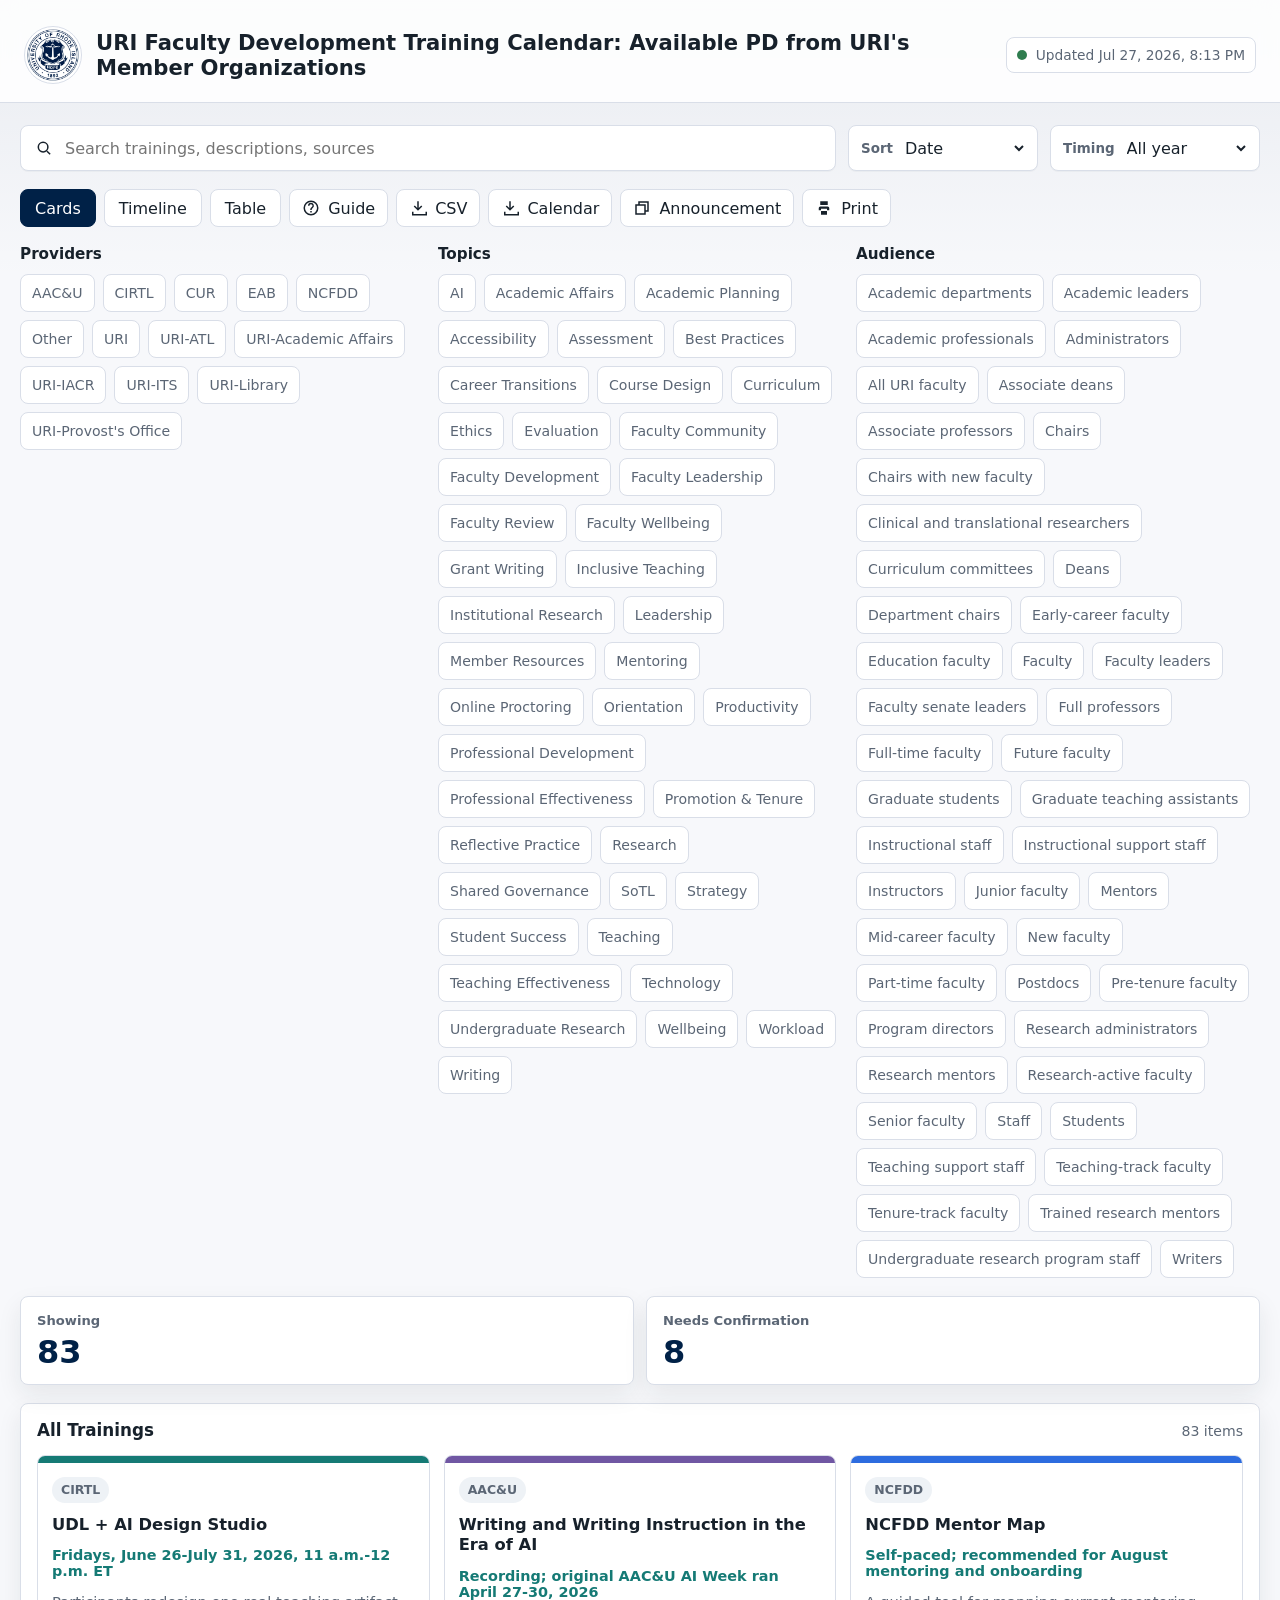
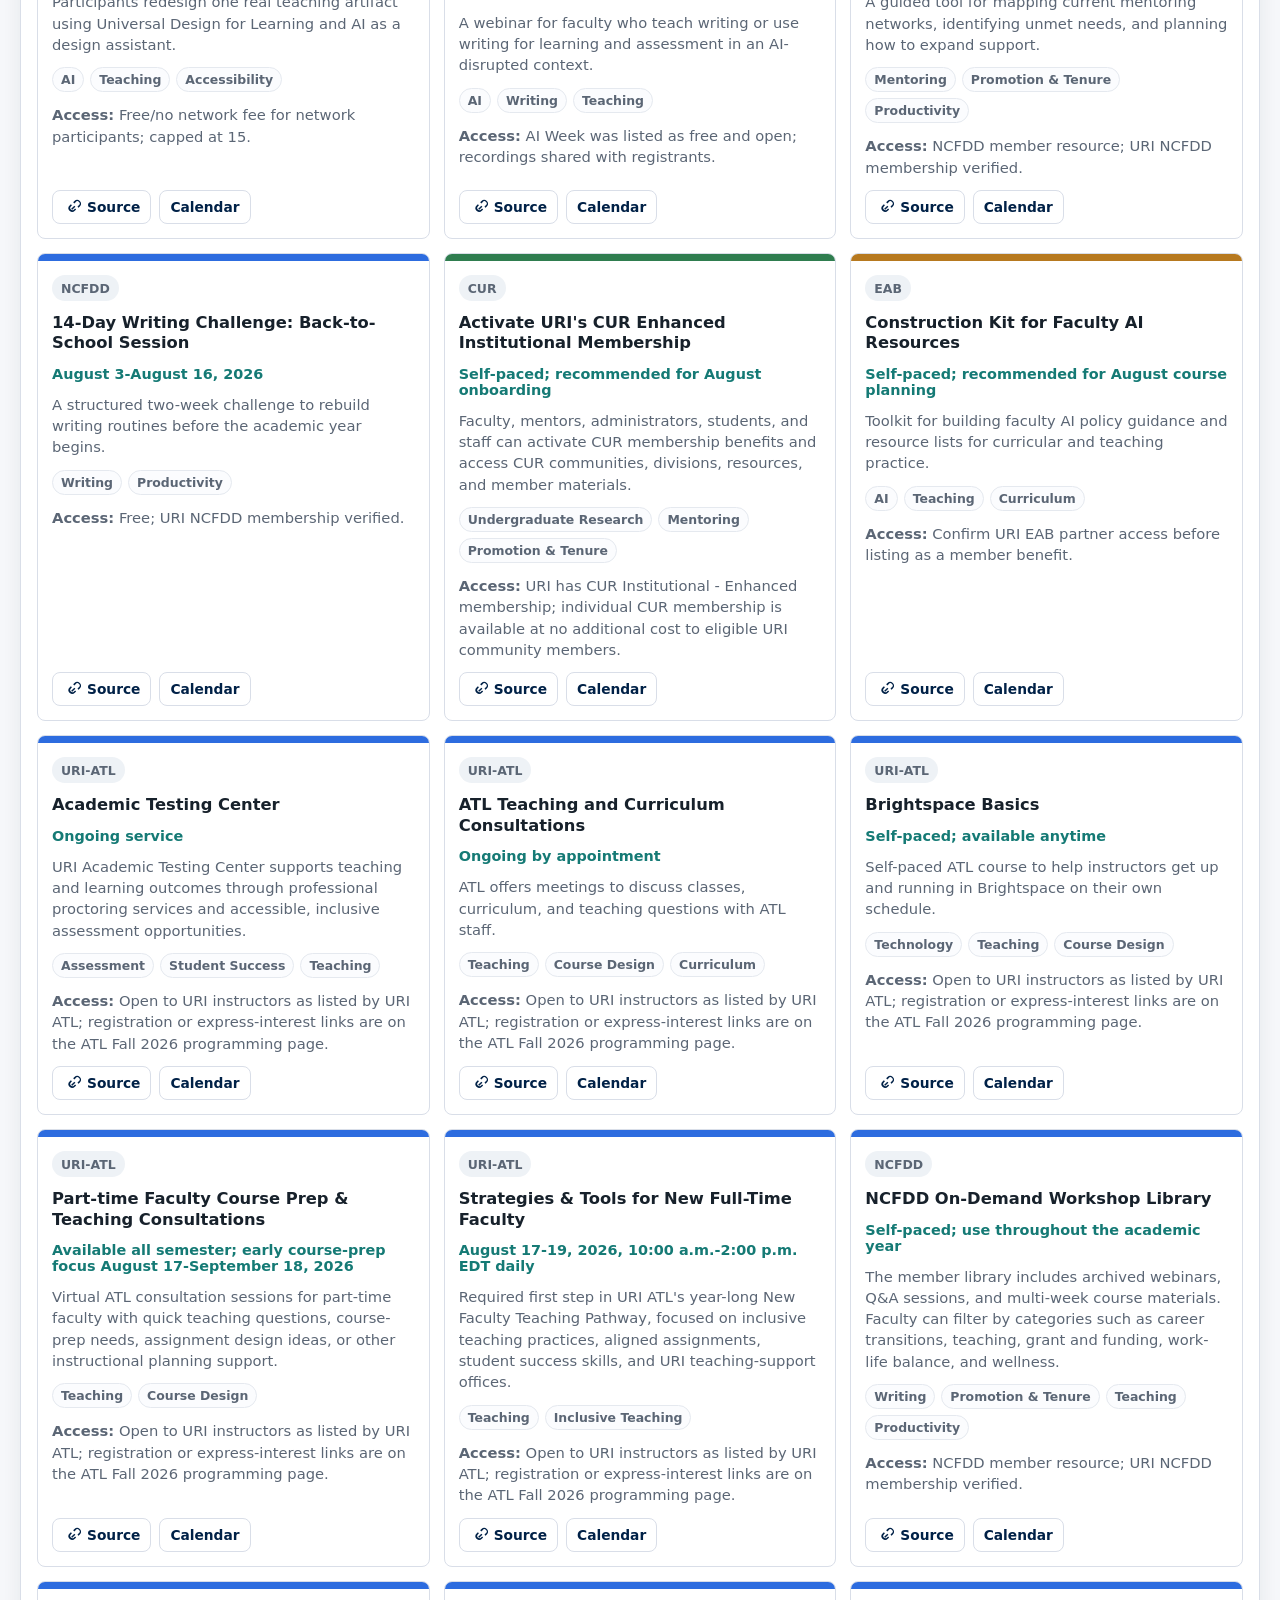
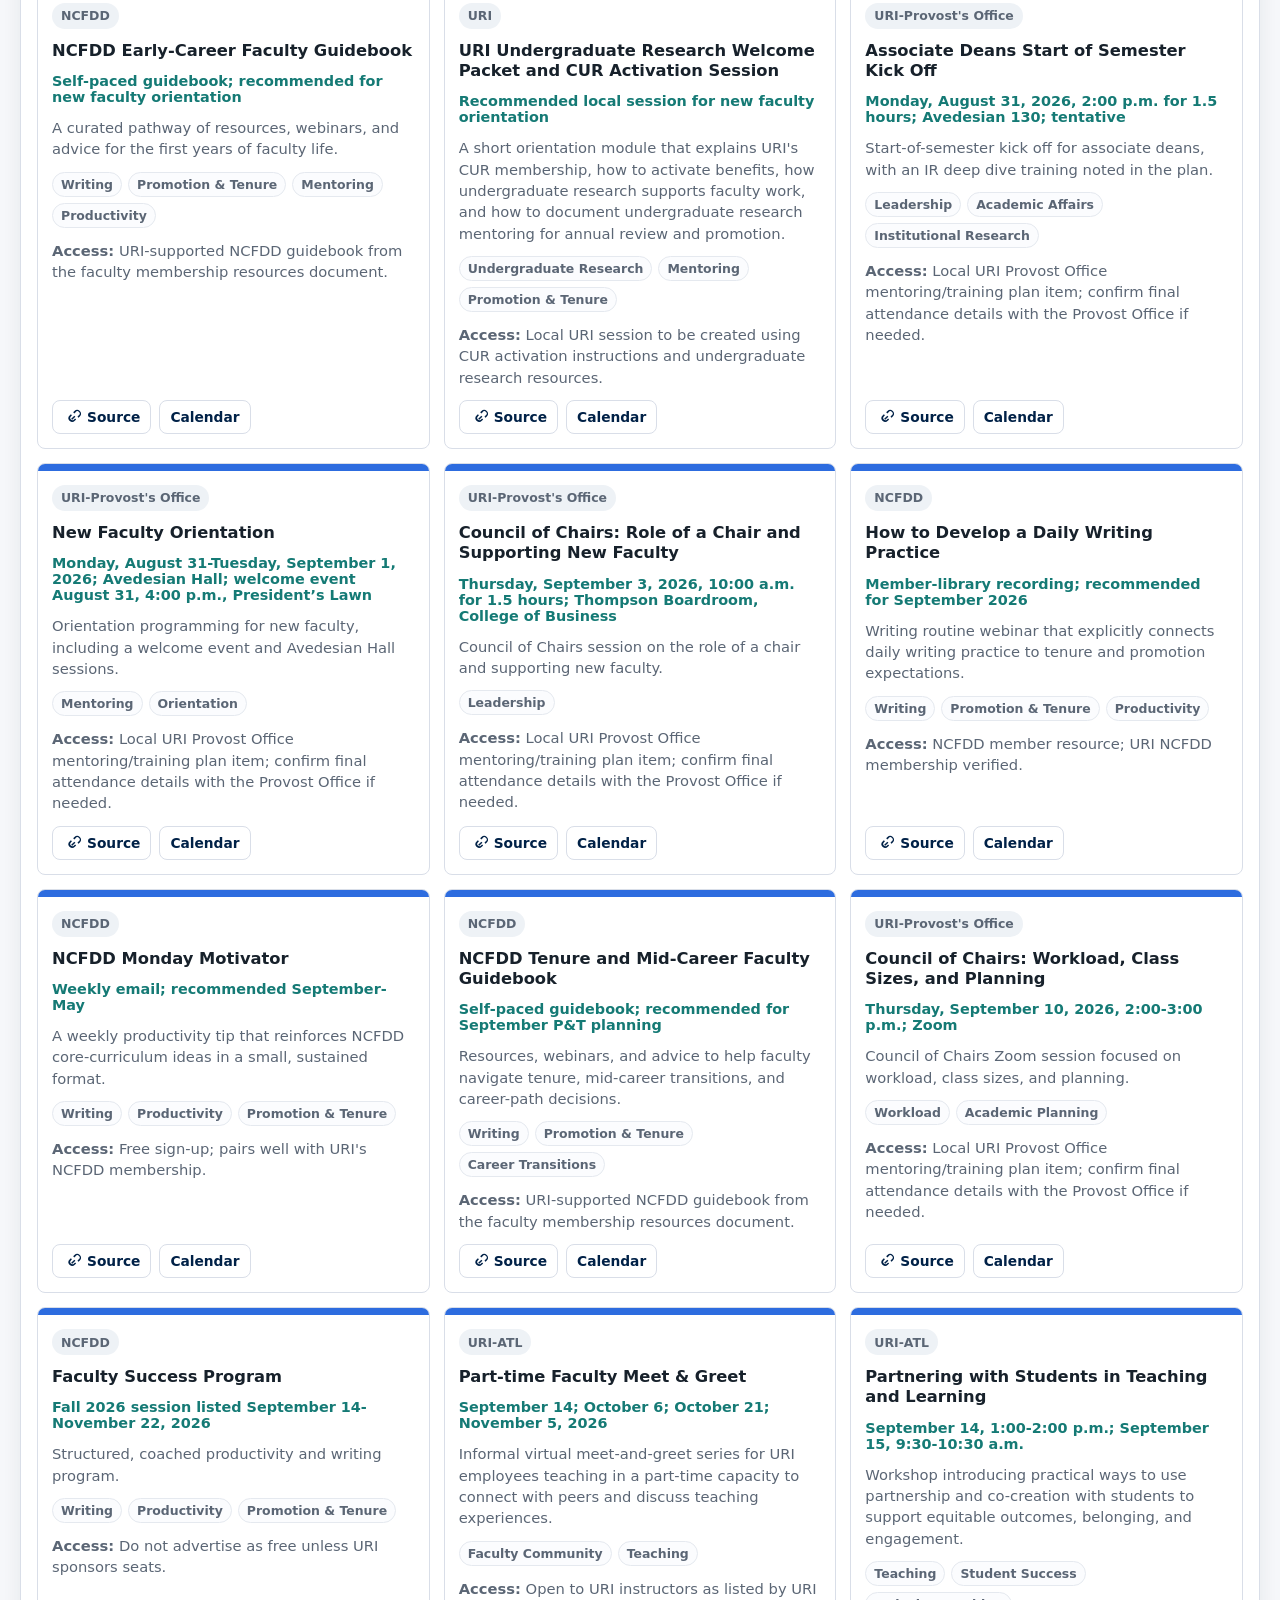
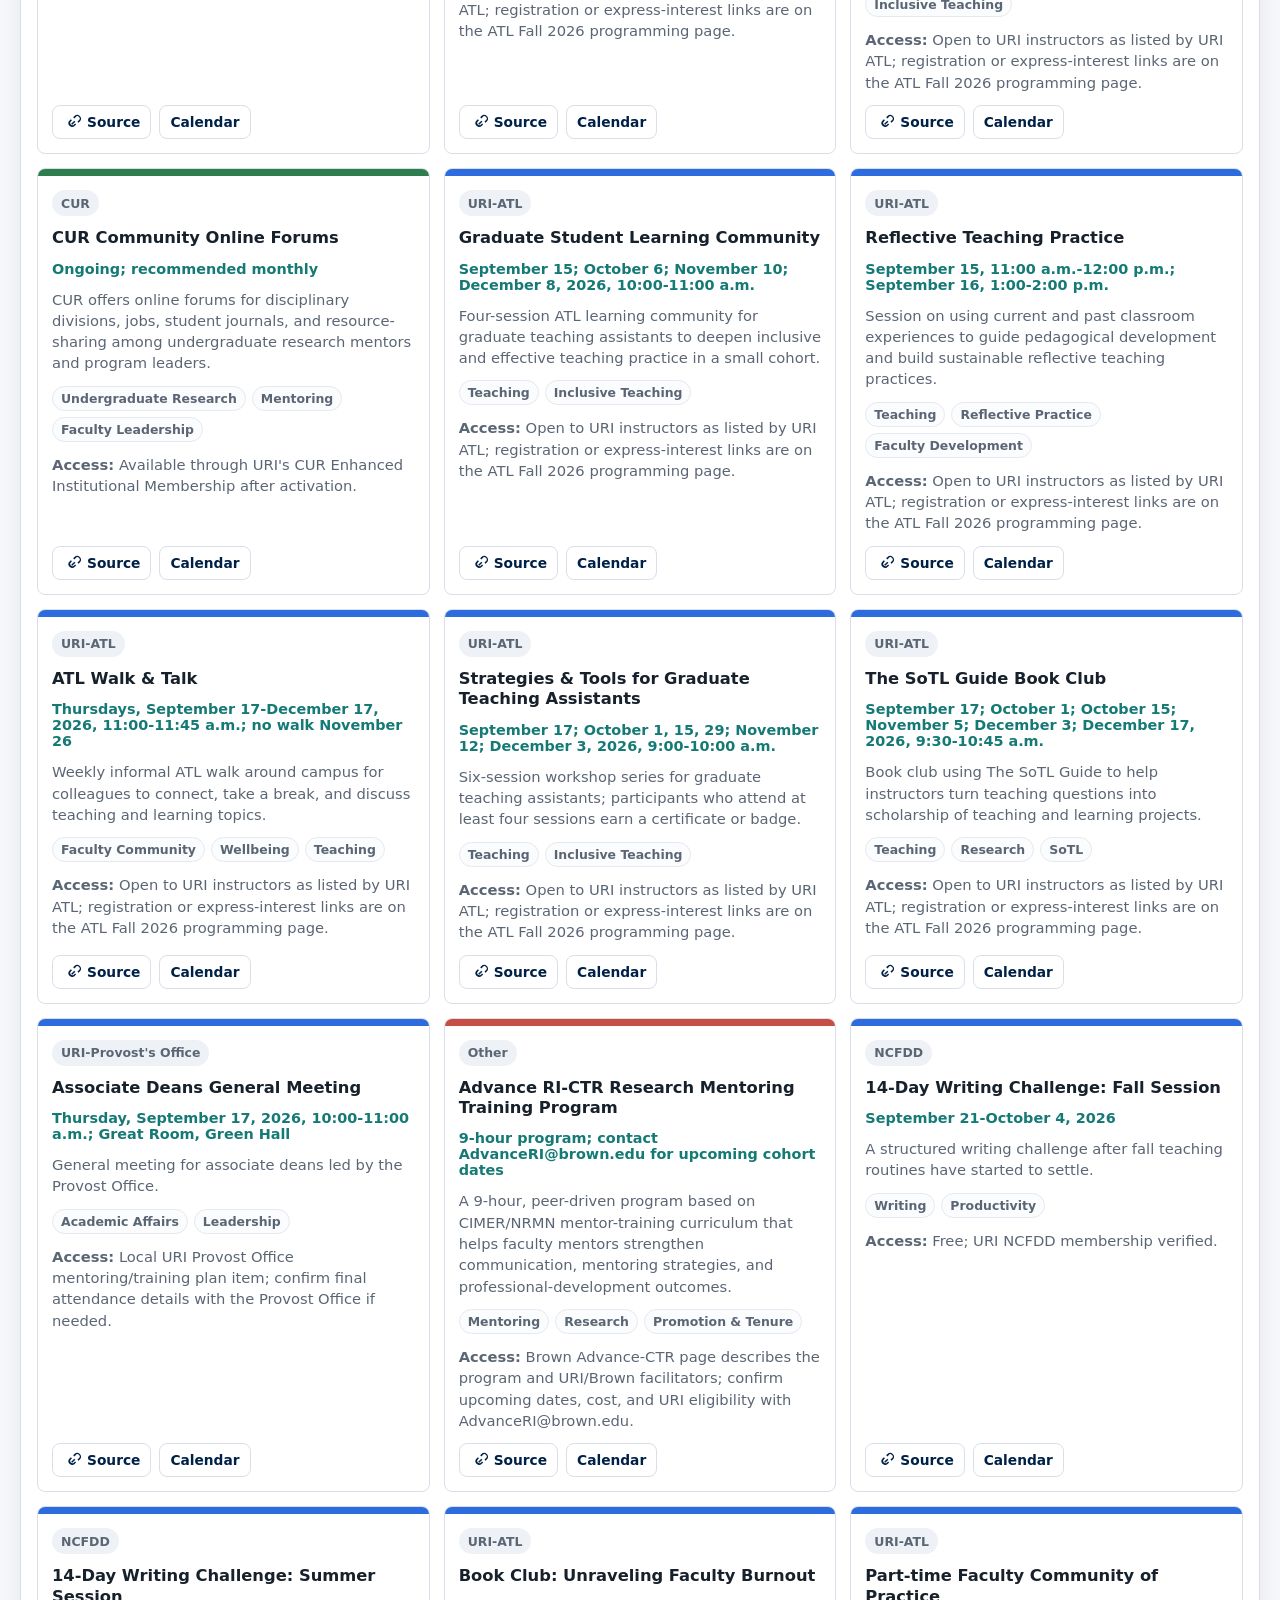
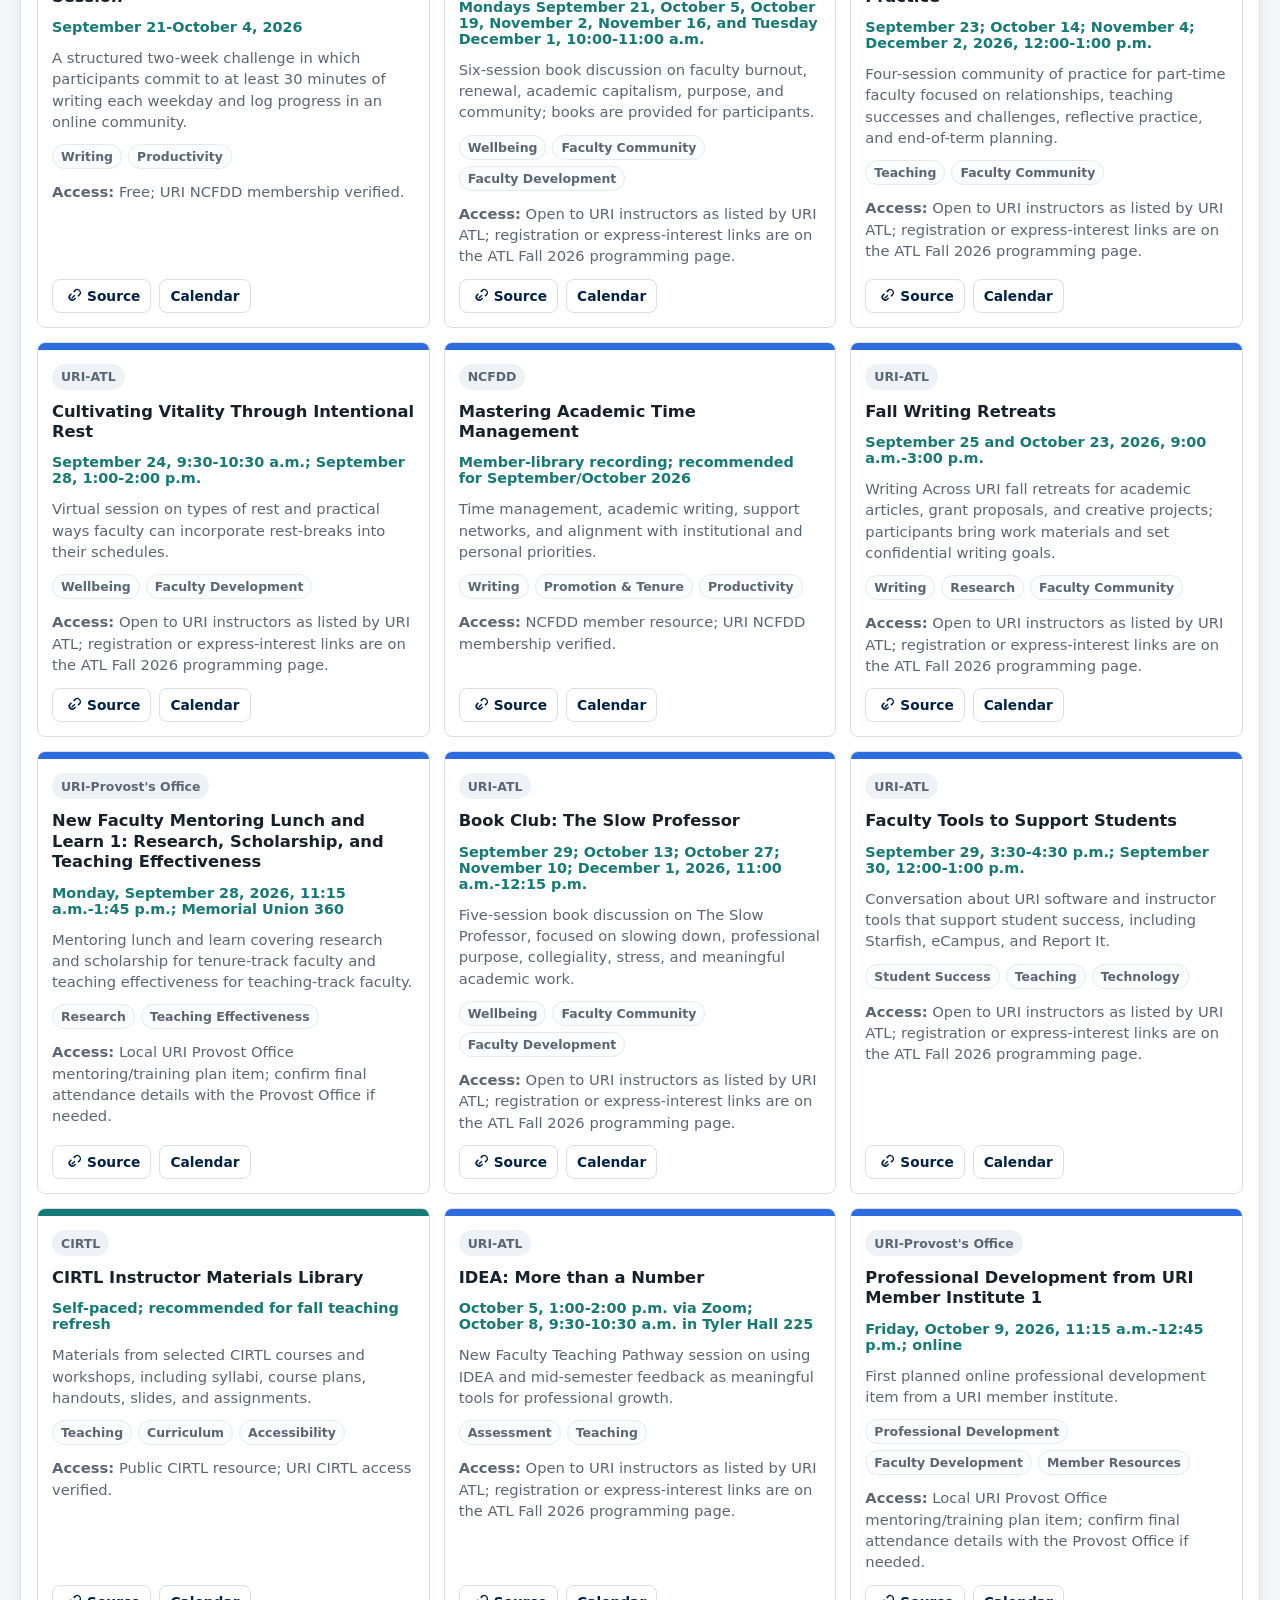
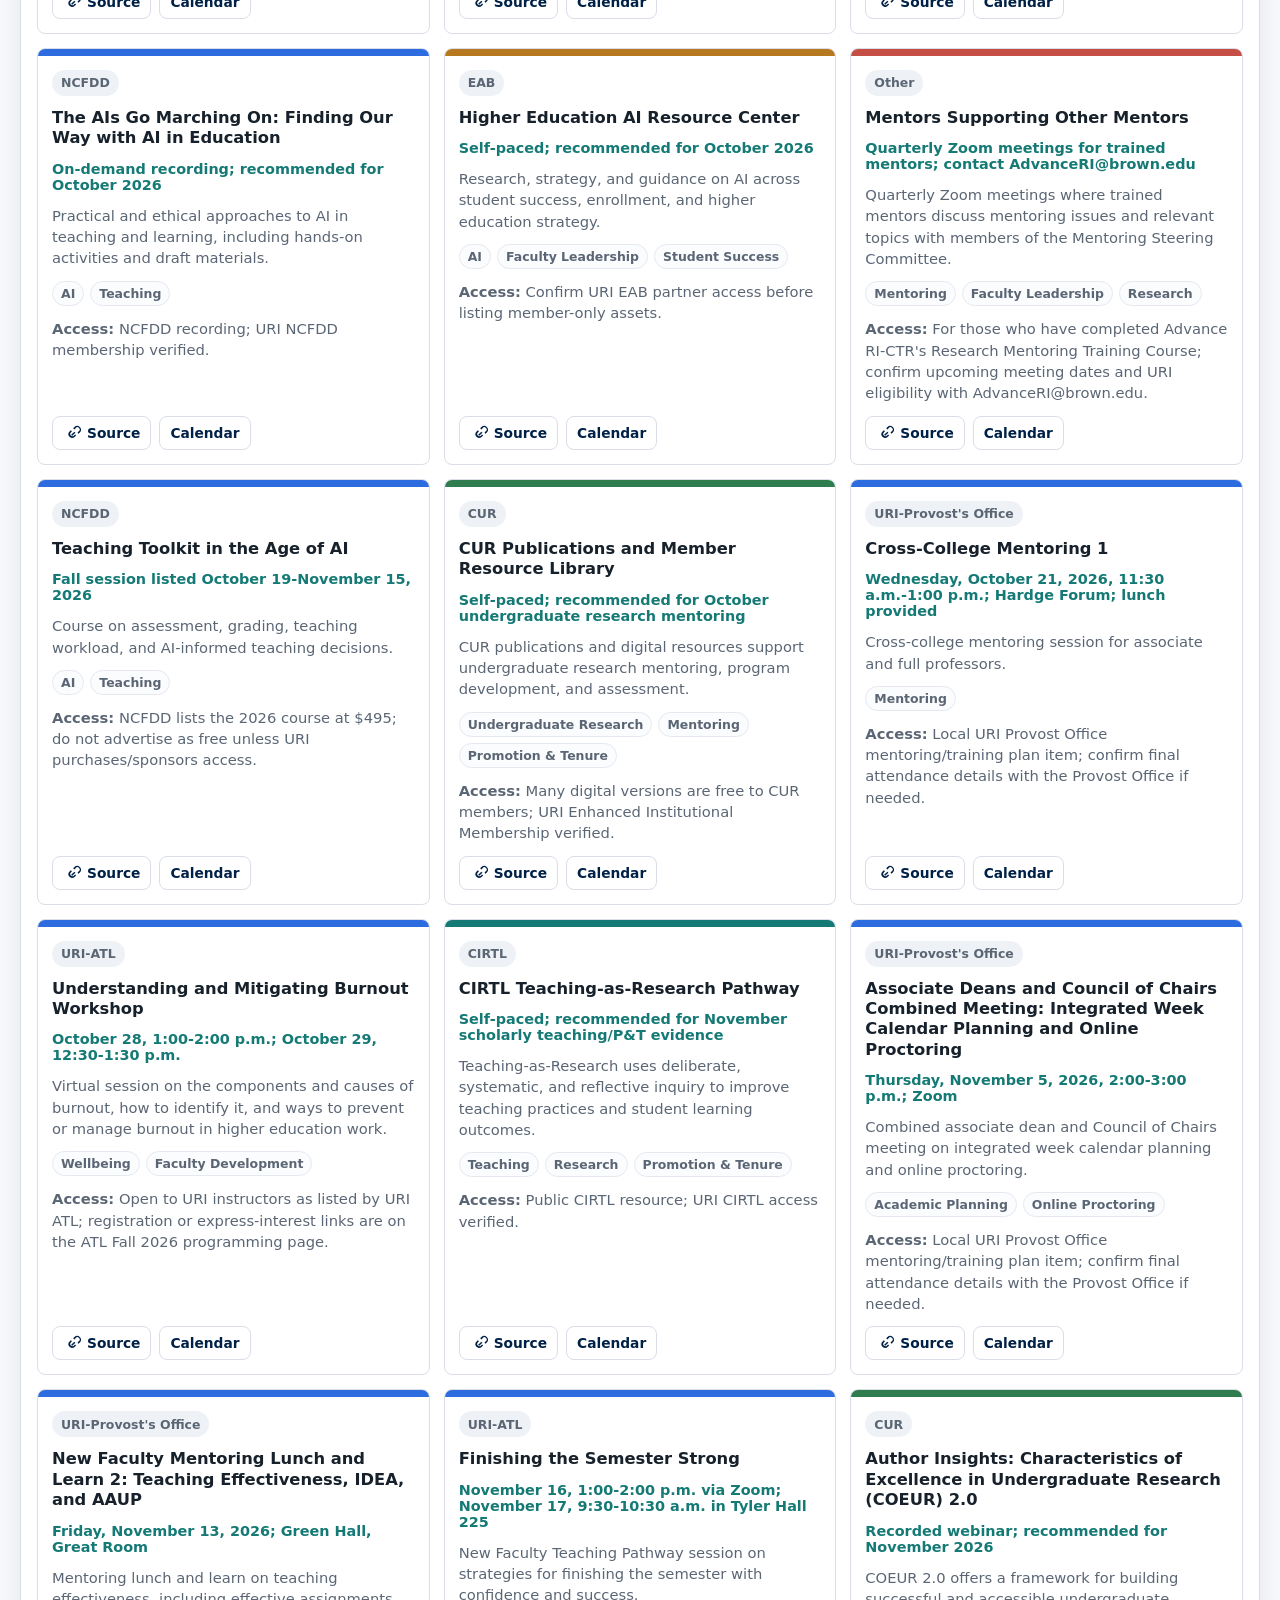
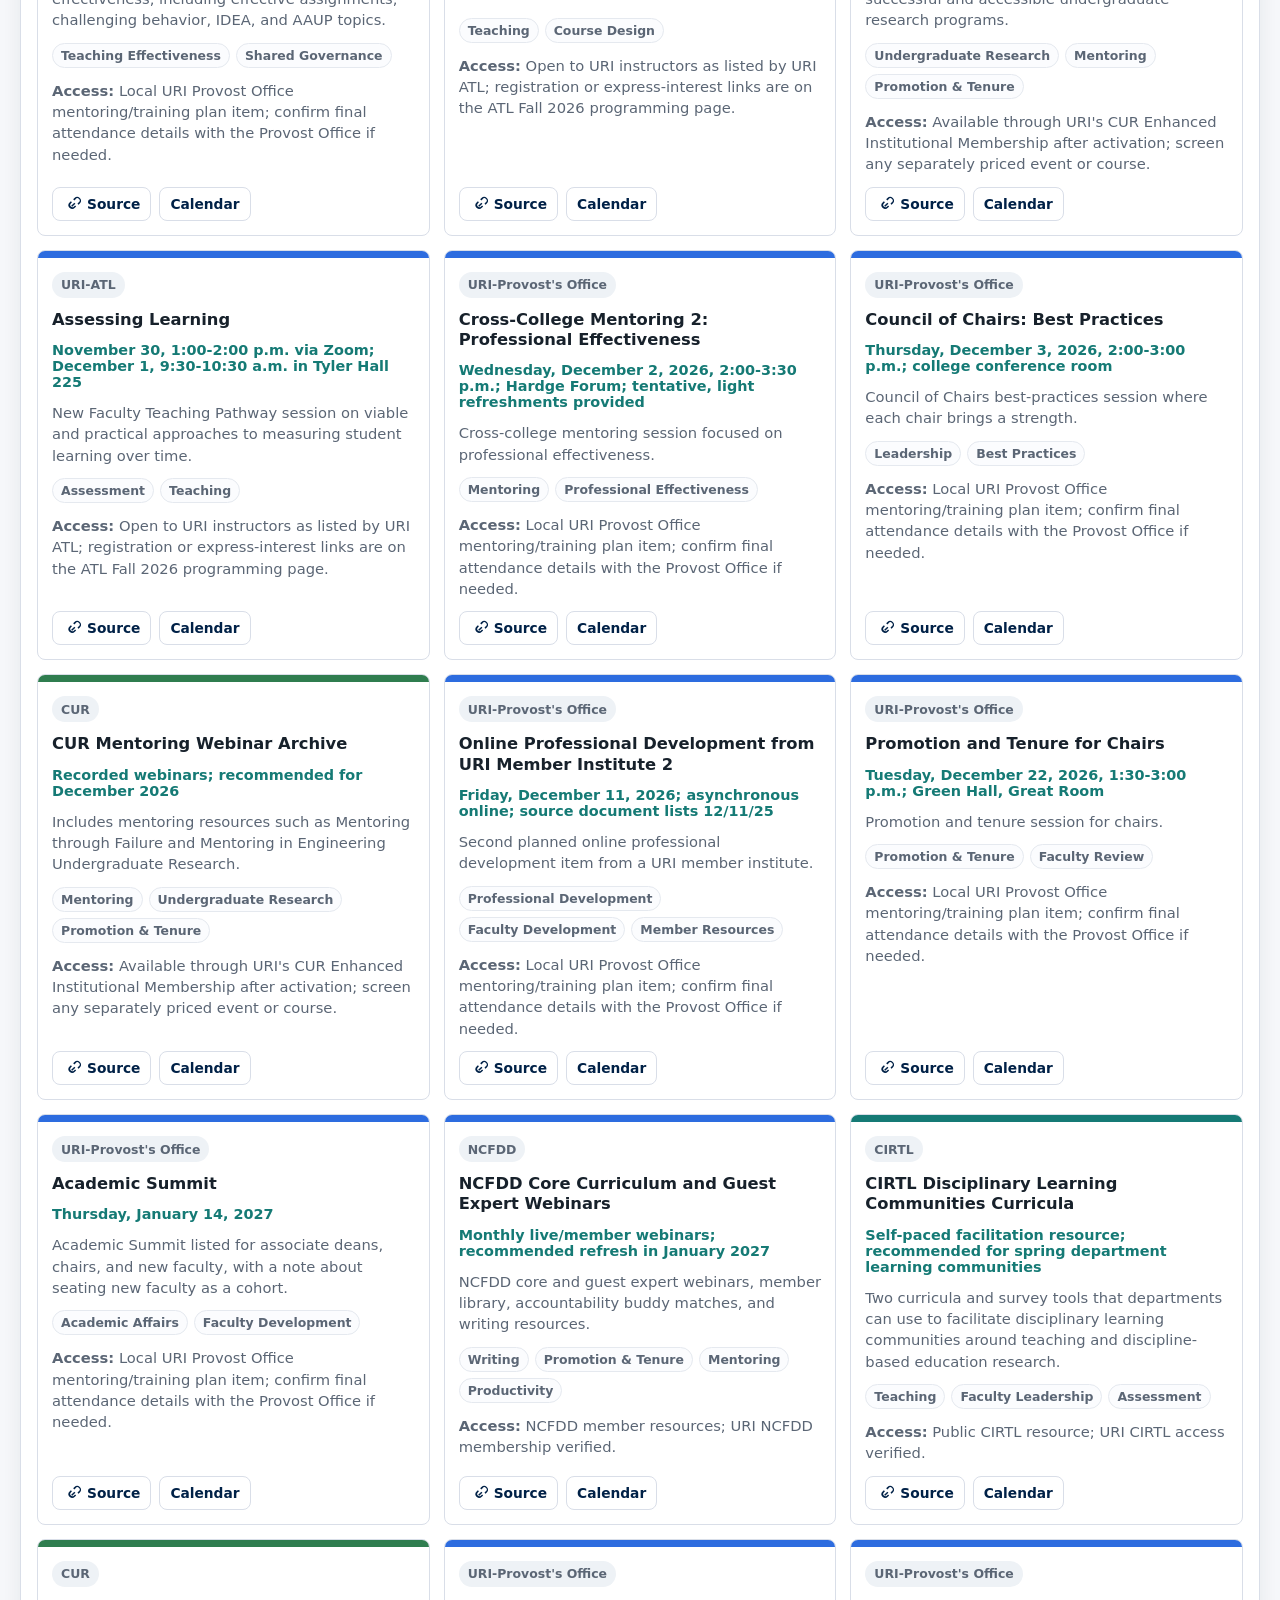
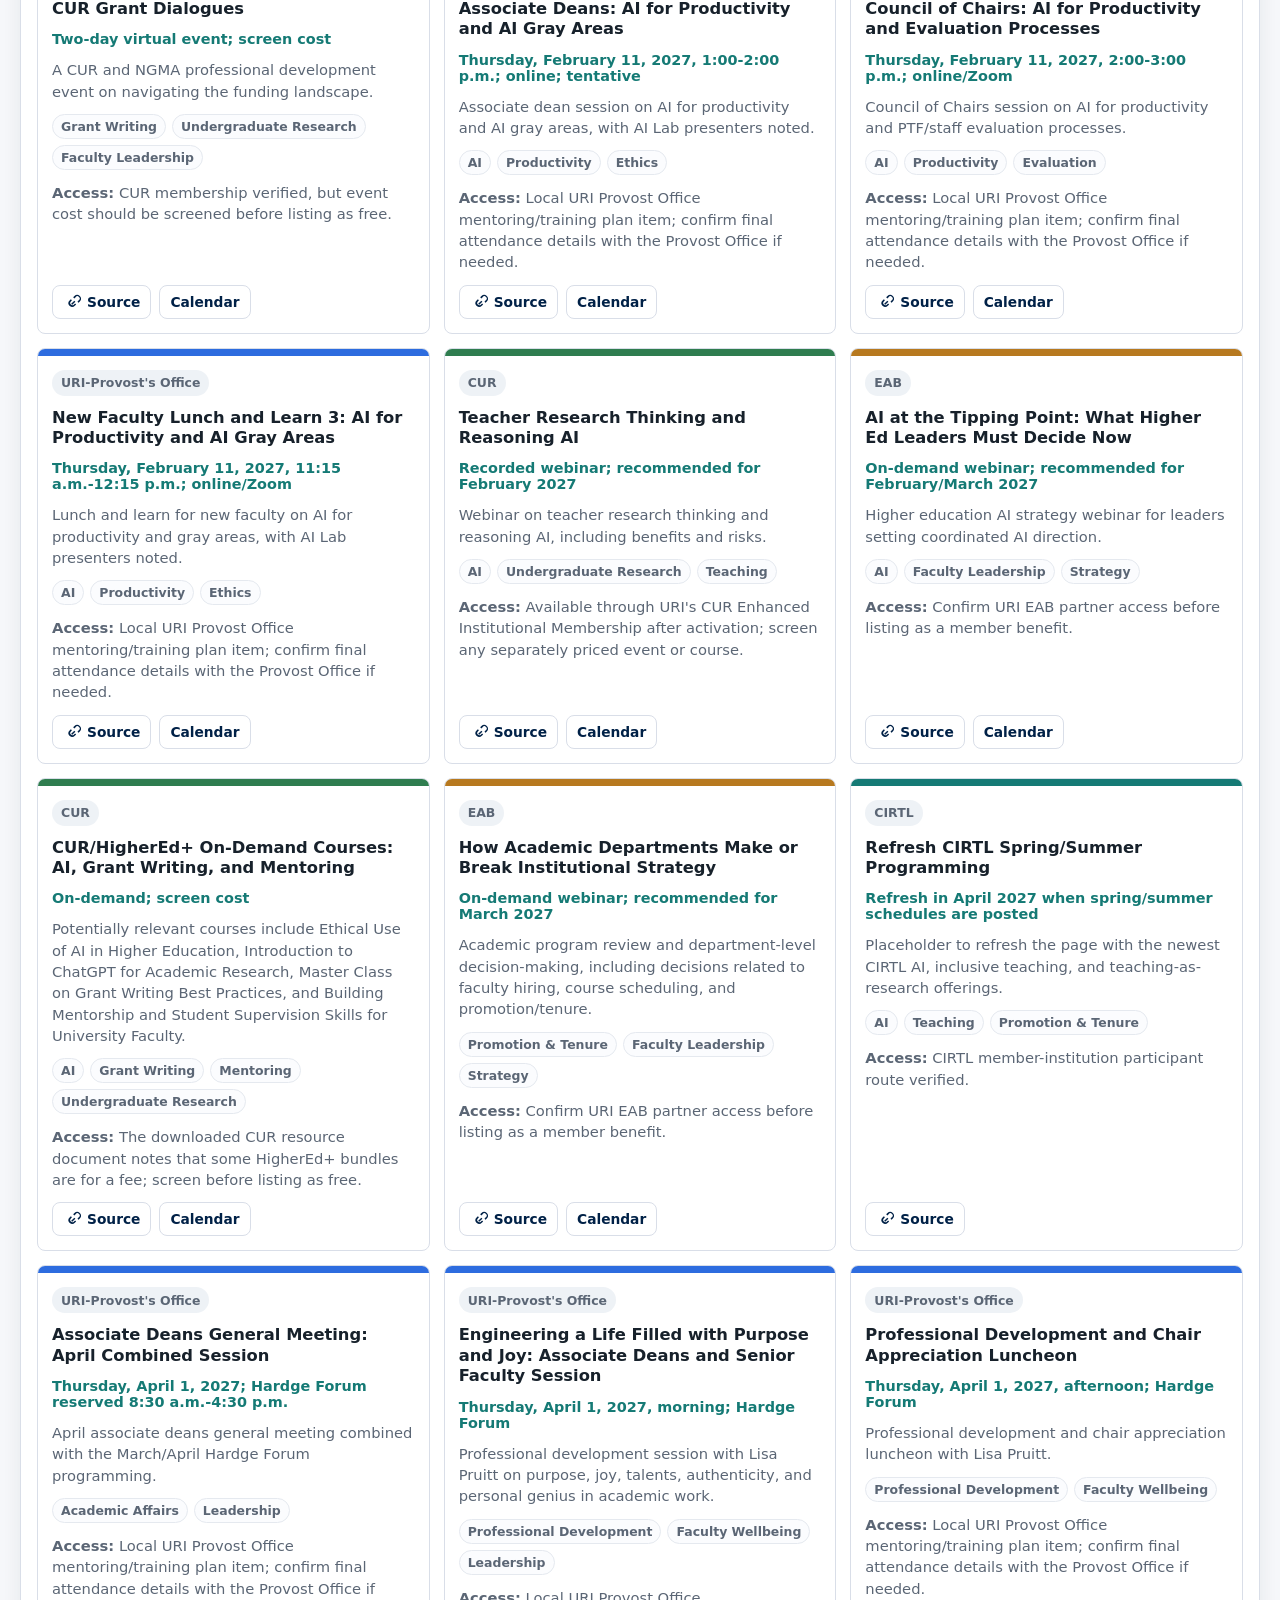
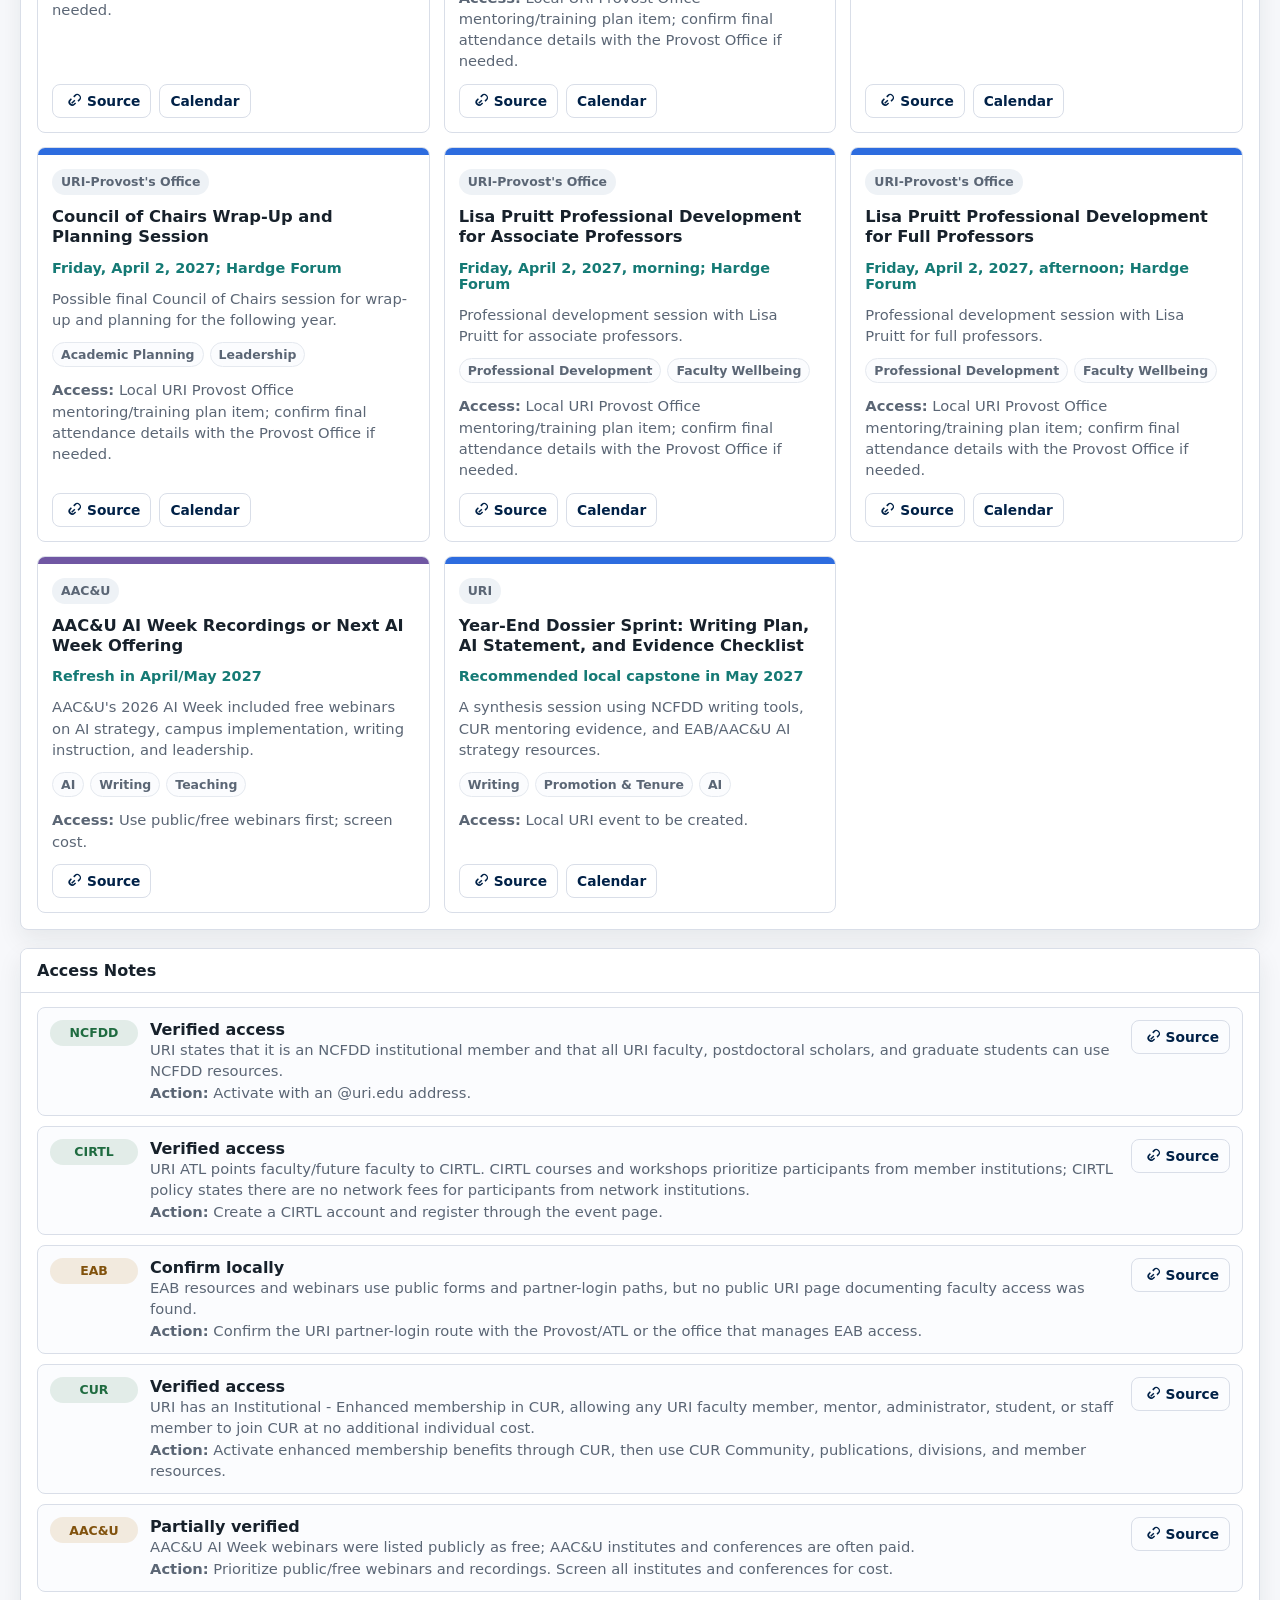
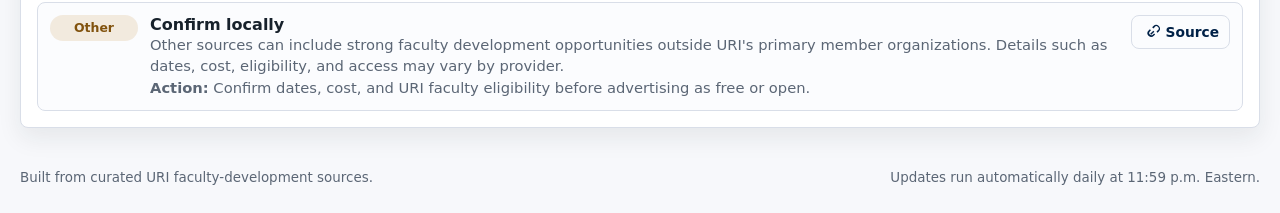
==== index.html @ 66792457 "Add PD dashboard review copy" ====
<!doctype html>
<html lang="en">
  <head>
    <meta charset="utf-8">
    <meta name="viewport" content="width=device-width, initial-scale=1">
    <title>URI Faculty Development Training Calendar: Available PD from URI's Member Organizations</title>
    <link rel="stylesheet" href="./styles.css">
  </head>
  <body>
    <svg aria-hidden="true" class="icon-sprite">
      <symbol id="icon-search" viewBox="0 0 24 24">
        <path d="M10.8 18.2a7.4 7.4 0 1 1 0-14.8 7.4 7.4 0 0 1 0 14.8Zm0-2a5.4 5.4 0 1 0 0-10.8 5.4 5.4 0 0 0 0 10.8Zm10.1 3.5-1.4 1.4-4.2-4.2 1.4-1.4 4.2 4.2Z"/>
      </symbol>
      <symbol id="icon-refresh" viewBox="0 0 24 24">
        <path d="M17.8 6.2A8 8 0 0 0 4.1 11H2a10 10 0 0 1 16.4-7.7L21 1.9V8h-6.1l2.9-1.8ZM6.2 17.8A8 8 0 0 0 19.9 13H22A10 10 0 0 1 5.6 20.7L3 22.1V16h6.1l-2.9 1.8Z"/>
      </symbol>
      <symbol id="icon-download" viewBox="0 0 24 24">
        <path d="M11 3h2v9l3.3-3.3 1.4 1.4L12 15.8 6.3 10.1l1.4-1.4L11 12V3Zm-7 14h2v3h16v-3h2v5H4v-5Z"/>
      </symbol>
      <symbol id="icon-print" viewBox="0 0 24 24">
        <path d="M7 3h10v5H7V3Zm-2 9a2 2 0 0 1 2-2h10a2 2 0 0 1 2 2v3h-3v-2H8v2H5v-3Zm3 4h8v5H8v-5Z"/>
      </symbol>
      <symbol id="icon-link" viewBox="0 0 24 24">
        <path d="M8.8 17.2a5 5 0 0 1 0-7.1l1.7-1.7 1.4 1.4-1.7 1.7a3 3 0 0 0 4.2 4.2l1.7-1.7 1.4 1.4-1.7 1.7a5 5 0 0 1-7 0Zm2.1-2.8 4.2-4.2 1.4 1.4-4.2 4.2-1.4-1.4Zm2.7-8.6 1.7-1.7a5 5 0 1 1 7.1 7.1l-1.7 1.7-1.4-1.4 1.7-1.7a3 3 0 1 0-4.2-4.2l-1.7 1.7-1.5-1.5Z"/>
      </symbol>
      <symbol id="icon-copy" viewBox="0 0 24 24">
        <path d="M7 7V3h14v14h-4v4H3V7h4Zm2 0h8v8h2V5H9v2Zm-4 2v10h10V9H5Z"/>
      </symbol>
      <symbol id="icon-help" viewBox="0 0 24 24">
        <path d="M11 18h2v-2h-2v2Zm1-16a10 10 0 1 0 0 20 10 10 0 0 0 0-20Zm0 18a8 8 0 1 1 0-16 8 8 0 0 1 0 16Zm0-15a4 4 0 0 0-4 4h2a2 2 0 1 1 3.2 1.6c-1.4 1-2.2 1.9-2.2 3.4v.5h2V14c0-.8.4-1.2 1.4-1.9A4 4 0 0 0 12 5Z"/>
      </symbol>
    </svg>

    <header class="topbar">
      <div class="brand-block">
        <div class="seal-mark" aria-hidden="true">
          <img src="./assets/uri-seal-web.png" alt="">
        </div>
        <div>
          <h1>URI Faculty Development Training Calendar: Available PD from URI's Member Organizations</h1>
        </div>
      </div>
      <div class="status-block" id="statusBlock">
        <span class="status-dot" id="statusDot"></span>
        <span id="lastUpdatedText">Loading data...</span>
      </div>
    </header>

    <main>
      <section class="toolbar" aria-label="Training filters">
        <label class="search-box has-tooltip" data-tooltip="Search by training title, provider, topic, description, access note, or source.">
          <svg class="button-icon" aria-hidden="true"><use href="#icon-search"></use></svg>
          <input id="searchInput" type="search" placeholder="Search trainings, descriptions, sources">
        </label>
        <label class="select-wrap has-tooltip" data-tooltip="Change the order of the currently visible trainings.">
          <span>Sort</span>
          <select id="sortSelect">
            <option value="date">Date</option>
            <option value="provider">Provider</option>
            <option value="priority">Priority</option>
          </select>
        </label>
        <label class="select-wrap has-tooltip" data-tooltip="Filter by the part of the year when a training is most useful.">
          <span>Timing</span>
          <select id="timeSelect">
            <option value="all">All year</option>
            <option value="upcoming">Upcoming dated items</option>
            <option value="summer">Summer 2026</option>
            <option value="fall">Fall 2026</option>
            <option value="spring">Spring 2027</option>
          </select>
        </label>
      </section>

      <section class="quick-actions" aria-label="Page actions">
        <button id="viewCards" class="mode-button active has-tooltip" type="button" aria-pressed="true" data-tooltip="Browse full training cards with dates, access notes, topics, and source links.">Cards</button>
        <button id="viewTimeline" class="mode-button has-tooltip" type="button" aria-pressed="false" data-tooltip="Group visible trainings by month.">Timeline</button>
        <button id="viewTable" class="mode-button has-tooltip" type="button" aria-pressed="false" data-tooltip="See a compact spreadsheet-style version of the visible list.">Table</button>
        <button id="guideButton" class="icon-button has-tooltip" type="button" aria-expanded="false" aria-controls="guidePanel" data-tooltip="Open a short guide to the filters, buttons, and list categories.">
          <svg class="button-icon" aria-hidden="true"><use href="#icon-help"></use></svg>
          Guide
        </button>
        <button id="csvButton" class="icon-button has-tooltip" type="button" data-tooltip="Download the currently visible list as a CSV file.">
          <svg class="button-icon" aria-hidden="true"><use href="#icon-download"></use></svg>
          CSV
        </button>
        <button id="icsButton" class="icon-button has-tooltip" type="button" data-tooltip="Download dated visible items as an .ics calendar file.">
          <svg class="button-icon" aria-hidden="true"><use href="#icon-download"></use></svg>
          Calendar
        </button>
        <button id="copyButton" class="icon-button has-tooltip" type="button" data-tooltip="Copy short announcement text for the currently featured items.">
          <svg class="button-icon" aria-hidden="true"><use href="#icon-copy"></use></svg>
          Announcement
        </button>
        <button id="printButton" class="icon-button has-tooltip" type="button" data-tooltip="Open a print-friendly version of the current page.">
          <svg class="button-icon" aria-hidden="true"><use href="#icon-print"></use></svg>
          Print
        </button>
      </section>

      <section id="guidePanel" class="guide-panel" aria-label="Button guide" hidden>
        <div class="guide-head">
          <h2>Button Guide</h2>
          <button id="guideClose" class="mode-button" type="button">Close</button>
        </div>
        <div class="guide-grid">
          <article>
            <h3>Filters</h3>
            <p><strong>Search</strong> narrows by title, provider, topic, description, access note, or source.</p>
            <p><strong>Sort</strong> orders by date, provider, or priority.</p>
            <p><strong>Timing</strong> limits the list to all year, upcoming, summer, fall, or spring.</p>
          </article>
          <article>
            <h3>Views and Exports</h3>
            <p><strong>Cards</strong> is the full browsing view and moves the card results to the top of the viewport.</p>
            <p><strong>Timeline</strong> groups items by month and moves the timeline results to the top of the viewport.</p>
            <p><strong>Table</strong> is a compact list for scanning and moves the table results to the top of the viewport.</p>
            <p><strong>CSV</strong>, <strong>Calendar</strong>, <strong>Announcement</strong>, and <strong>Print</strong> export the current filtered list.</p>
          </article>
          <article>
            <h3>Audience Chips</h3>
            <p><strong>Audience chips</strong> show only trainings for selected career stages or roles.</p>
            <p>Use them to scan programming for groups such as new faculty, chairs, associate professors, graduate students, or instructors.</p>
          </article>
          <article>
            <h3>Provider, Topic, and Audience Chips</h3>
            <p><strong>Provider chips</strong> show only trainings from selected organizations or categories such as Other.</p>
            <p><strong>Topic chips</strong> show only selected themes such as AI, Writing, Promotion & Tenure, Teaching, or Mentoring.</p>
            <p><strong>Audience chips</strong> show only selected career stages, faculty roles, or learner groups.</p>
            <p><strong>Source</strong> links open the provider or evidence page for a card or access note.</p>
          </article>
        </div>
      </section>

      <section class="chips-area" aria-label="Provider, topic, and audience filters">
        <div>
          <h2>Providers</h2>
          <div id="providerChips" class="chip-row"></div>
        </div>
        <div>
          <h2>Topics</h2>
          <div id="topicChips" class="chip-row"></div>
        </div>
        <div>
          <h2>Audience</h2>
          <div id="audienceChips" class="chip-row"></div>
        </div>
      </section>

      <section class="metrics-grid" aria-label="Summary metrics">
        <article class="metric-tile">
          <span class="metric-label">Showing</span>
          <strong id="metricShowing">0</strong>
        </article>
        <article class="metric-tile">
          <span class="metric-label">Needs Confirmation</span>
          <strong id="metricConfirm">0</strong>
        </article>
      </section>

      <section class="results-shell" aria-label="Training results">
        <div class="results-head">
          <h2 id="resultsTitle">Recommended Trainings</h2>
          <span id="resultsCount"></span>
        </div>
        <div id="emptyState" class="empty-state" hidden>No trainings match the current filters.</div>
        <div id="cardsView" class="cards-grid"></div>
        <div id="timelineView" class="timeline-view" hidden></div>
        <div id="tableView" class="table-view" hidden></div>
      </section>

      <section class="access-panel" aria-label="Access notes">
        <button class="section-toggle" id="accessToggle" type="button">Access Notes</button>
        <div id="accessNotes" class="access-notes open"></div>
      </section>
    </main>

    <footer class="site-footer">
      <span>Built from curated URI faculty-development sources.</span>
      <span id="serverStatus">Updates run automatically daily at 11:59 p.m. Eastern.</span>
    </footer>

    <script src="./app.js" type="module"></script>
  </body>
</html>
---- styles.css ----
:root {
  --ink: #17212b;
  --muted: #5b6675;
  --paper: #f7f8fb;
  --panel: #ffffff;
  --line: #d9dee8;
  --navy: #002147;
  --blue: #2d6cdf;
  --teal: #157a75;
  --gold: #b7791f;
  --coral: #c54f45;
  --green: #2f7d4f;
  --violet: #7057a3;
  --shadow: 0 10px 24px rgba(23, 33, 43, 0.08);
  font-family: Inter, ui-sans-serif, system-ui, -apple-system, BlinkMacSystemFont, "Segoe UI", sans-serif;
}

* {
  box-sizing: border-box;
}

html {
  min-height: 100%;
  background: var(--paper);
  color: var(--ink);
}

body {
  min-height: 100%;
  margin: 0;
  background:
    linear-gradient(180deg, rgba(0, 33, 71, 0.06) 0, rgba(247, 248, 251, 0) 280px),
    var(--paper);
}

button,
input,
select {
  font: inherit;
}

button {
  border: 0;
}

a {
  color: var(--blue);
}

.icon-sprite {
  display: none;
}

.button-icon {
  width: 18px;
  height: 18px;
  flex: 0 0 18px;
  fill: currentColor;
}

.topbar {
  display: flex;
  align-items: center;
  justify-content: space-between;
  gap: 20px;
  padding: 26px max(24px, calc((100vw - 1240px) / 2)) 18px;
  background: rgba(255, 255, 255, 0.86);
  border-bottom: 1px solid var(--line);
  position: sticky;
  top: 0;
  z-index: 20;
  backdrop-filter: blur(12px);
}

.brand-block {
  display: flex;
  align-items: center;
  min-width: 0;
  gap: 14px;
}

.seal-mark {
  display: grid;
  place-items: center;
  width: 58px;
  height: 58px;
  flex: 0 0 58px;
  border-radius: 50%;
  background: #fff;
  border: 1px solid var(--line);
  overflow: hidden;
}

.seal-mark img {
  display: block;
  width: 52px;
  height: 52px;
  object-fit: contain;
}

.eyebrow {
  margin: 0 0 2px;
  color: var(--teal);
  font-size: 0.82rem;
  font-weight: 700;
  text-transform: uppercase;
}

h1,
h2,
h3,
p {
  margin-top: 0;
}

h1 {
  margin-bottom: 0;
  font-size: 1.32rem;
  line-height: 1.2;
  font-weight: 780;
}

h2 {
  margin-bottom: 10px;
  font-size: 0.95rem;
  line-height: 1.25;
}

.status-block {
  display: inline-flex;
  align-items: center;
  gap: 9px;
  min-height: 36px;
  padding: 7px 10px;
  border: 1px solid var(--line);
  border-radius: 8px;
  background: #fff;
  color: var(--muted);
  font-size: 0.86rem;
  white-space: nowrap;
}

.status-dot {
  width: 10px;
  height: 10px;
  border-radius: 50%;
  background: var(--gold);
}

.status-dot.ready {
  background: var(--green);
}

.status-dot.error {
  background: var(--coral);
}

main {
  width: min(1240px, calc(100% - 40px));
  margin: 22px auto 42px;
}

.toolbar,
.quick-actions,
.chips-area,
.metrics-grid,
.guide-panel,
.access-panel,
.results-shell {
  margin-bottom: 18px;
}

.toolbar {
  display: grid;
  grid-template-columns: minmax(260px, 1fr) 190px 210px;
  align-items: stretch;
  gap: 12px;
}

.search-box,
.select-wrap,
.toggle-control {
  min-height: 46px;
  border: 1px solid var(--line);
  border-radius: 8px;
  background: var(--panel);
  box-shadow: 0 1px 0 rgba(23, 33, 43, 0.03);
}

.search-box {
  display: flex;
  align-items: center;
  gap: 10px;
  padding: 0 14px;
}

.search-box input {
  width: 100%;
  min-width: 0;
  border: 0;
  outline: none;
  background: transparent;
  color: var(--ink);
}

.select-wrap {
  display: grid;
  grid-template-columns: auto 1fr;
  align-items: center;
  gap: 8px;
  padding: 0 10px 0 12px;
}

.select-wrap span,
.toggle-control span {
  color: var(--muted);
  font-size: 0.84rem;
  font-weight: 650;
}

.select-wrap select {
  width: 100%;
  min-width: 0;
  border: 0;
  outline: none;
  color: var(--ink);
  background: transparent;
}

.toggle-control {
  display: inline-flex;
  align-items: center;
  gap: 10px;
  padding: 0 13px;
}

.toggle-control input {
  width: 18px;
  height: 18px;
  accent-color: var(--teal);
}

.quick-actions {
  display: flex;
  flex-wrap: wrap;
  gap: 8px;
}

.mode-button,
.icon-button,
.chip,
.section-toggle {
  min-height: 38px;
  border: 1px solid var(--line);
  border-radius: 8px;
  background: #fff;
  color: var(--ink);
  cursor: pointer;
  transition: border-color 120ms ease, background 120ms ease, color 120ms ease;
}

.mode-button {
  padding: 0 14px;
}

.icon-button {
  display: inline-flex;
  align-items: center;
  gap: 8px;
  padding: 0 12px;
}

.mode-button:hover,
.icon-button:hover,
.chip:hover,
.section-toggle:hover {
  border-color: #9aa7b8;
}

.mode-button.active,
.chip.active {
  background: var(--navy);
  border-color: var(--navy);
  color: #fff;
}

.has-tooltip {
  position: relative;
}

.has-tooltip::after {
  content: attr(data-tooltip);
  position: absolute;
  left: 50%;
  bottom: calc(100% + 9px);
  width: max-content;
  max-width: 280px;
  min-height: 28px;
  padding: 8px 10px;
  border-radius: 8px;
  background: var(--ink);
  color: #fff;
  font-size: 0.78rem;
  line-height: 1.35;
  font-weight: 600;
  white-space: normal;
  box-shadow: 0 8px 22px rgba(23, 33, 43, 0.2);
  opacity: 0;
  pointer-events: none;
  transform: translate(-50%, 4px);
  transition: opacity 120ms ease, transform 120ms ease;
  z-index: 40;
}

.has-tooltip::before {
  content: "";
  position: absolute;
  left: 50%;
  bottom: calc(100% + 3px);
  border: 6px solid transparent;
  border-top-color: var(--ink);
  opacity: 0;
  pointer-events: none;
  transform: translateX(-50%);
  transition: opacity 120ms ease;
  z-index: 40;
}

.has-tooltip:hover::after,
.has-tooltip:hover::before,
.has-tooltip:focus::after,
.has-tooltip:focus::before,
.has-tooltip:focus-within::after,
.has-tooltip:focus-within::before {
  opacity: 1;
}

.has-tooltip:hover::after,
.has-tooltip:focus::after,
.has-tooltip:focus-within::after {
  transform: translate(-50%, 0);
}

.icon-button:disabled {
  cursor: not-allowed;
  opacity: 0.58;
}

.chips-area {
  display: grid;
  grid-template-columns: repeat(3, minmax(0, 1fr));
  gap: 14px;
}

.chip-row {
  display: flex;
  flex-wrap: wrap;
  gap: 8px;
}

.chip {
  padding: 0 11px;
  color: var(--muted);
  font-size: 0.88rem;
}

.metrics-grid {
  display: grid;
  grid-template-columns: repeat(2, minmax(0, 1fr));
  gap: 12px;
}

.metric-tile {
  min-height: 86px;
  padding: 16px;
  border: 1px solid var(--line);
  border-radius: 8px;
  background: var(--panel);
  box-shadow: var(--shadow);
}

.metric-label {
  display: block;
  color: var(--muted);
  font-size: 0.82rem;
  font-weight: 700;
  margin-bottom: 8px;
}

.metric-tile strong {
  display: block;
  font-size: 2rem;
  line-height: 1;
  color: var(--navy);
}

.access-panel,
.results-shell {
  border: 1px solid var(--line);
  border-radius: 8px;
  background: var(--panel);
  box-shadow: var(--shadow);
}

.guide-panel {
  border: 1px solid var(--line);
  border-radius: 8px;
  background: var(--panel);
  box-shadow: var(--shadow);
  overflow: hidden;
}

.guide-head {
  display: flex;
  align-items: center;
  justify-content: space-between;
  gap: 12px;
  min-height: 54px;
  padding: 12px 16px;
  border-bottom: 1px solid var(--line);
}

.guide-head h2 {
  margin-bottom: 0;
}

.guide-grid {
  display: grid;
  grid-template-columns: repeat(4, minmax(0, 1fr));
}

.guide-grid article {
  padding: 16px;
  border-right: 1px solid var(--line);
}

.guide-grid article:last-child {
  border-right: 0;
}

.guide-grid h3 {
  margin: 0 0 10px;
  font-size: 0.95rem;
  color: var(--navy);
}

.guide-grid p {
  margin: 0 0 9px;
  color: var(--muted);
  font-size: 0.88rem;
  line-height: 1.45;
}

.guide-grid p:last-child {
  margin-bottom: 0;
}

.access-panel {
  overflow: hidden;
}

.section-toggle {
  width: 100%;
  border: 0;
  border-bottom: 1px solid var(--line);
  border-radius: 0;
  padding: 12px 16px;
  text-align: left;
  font-weight: 780;
}

.access-notes {
  display: none;
  padding: 14px 16px 16px;
}

.access-notes.open {
  display: grid;
  gap: 10px;
}

.access-note {
  display: grid;
  grid-template-columns: 88px 1fr auto;
  gap: 12px;
  align-items: start;
  padding: 12px;
  border: 1px solid var(--line);
  border-radius: 8px;
  background: #fbfcfe;
}

.badge {
  display: inline-flex;
  align-items: center;
  justify-content: center;
  min-height: 26px;
  padding: 3px 9px;
  border-radius: 999px;
  background: #eef2f6;
  color: var(--muted);
  font-size: 0.78rem;
  font-weight: 760;
}

.badge.verified,
.badge.free {
  background: rgba(47, 125, 79, 0.12);
  color: #1f6b40;
}

.badge.confirm,
.badge.partial {
  background: rgba(183, 121, 31, 0.14);
  color: #81520d;
}

.badge.paid,
.badge.hold {
  background: rgba(197, 79, 69, 0.12);
  color: #9d322b;
}

.results-shell {
  padding: 16px;
  scroll-margin-top: 96px;
}

.cards-grid[hidden],
.timeline-view[hidden],
.table-view[hidden] {
  display: none !important;
}

.results-head {
  display: flex;
  align-items: baseline;
  justify-content: space-between;
  gap: 12px;
  margin-bottom: 14px;
}

.results-head h2 {
  margin-bottom: 0;
  font-size: 1.05rem;
}

#resultsCount {
  color: var(--muted);
  font-size: 0.88rem;
}

.cards-grid {
  display: grid;
  grid-template-columns: repeat(3, minmax(0, 1fr));
  gap: 14px;
  scroll-margin-top: 96px;
}

.training-card {
  display: flex;
  flex-direction: column;
  min-height: 338px;
  border: 1px solid var(--line);
  border-radius: 8px;
  background: #fff;
  overflow: visible;
}

.training-top {
  min-height: 7px;
  background: var(--blue);
  border-radius: 8px 8px 0 0;
}

.training-top.provider-CIRTL {
  background: var(--teal);
}

.training-top.provider-EAB {
  background: var(--gold);
}

.training-top.provider-CUR {
  background: var(--green);
}

.training-top.provider-AACU {
  background: var(--violet);
}

.training-top.provider-Other {
  background: var(--coral);
}

.training-body {
  display: flex;
  flex-direction: column;
  gap: 12px;
  height: 100%;
  padding: 14px;
}

.card-meta {
  display: flex;
  flex-wrap: wrap;
  gap: 7px;
}

.badge-tooltip {
  cursor: help;
  outline: none;
}

.badge-tooltip:focus {
  box-shadow: 0 0 0 2px #fff, 0 0 0 4px rgba(45, 108, 223, 0.55);
}

.training-card h3 {
  margin: 0;
  font-size: 1.02rem;
  line-height: 1.25;
}

.date-line {
  margin: 0;
  color: var(--teal);
  font-size: 0.9rem;
  font-weight: 740;
}

.description {
  margin: 0;
  color: var(--muted);
  line-height: 1.45;
  font-size: 0.92rem;
}

.topic-list {
  display: flex;
  flex-wrap: wrap;
  gap: 6px;
}

.topic-pill {
  padding: 4px 8px;
  border: 1px solid #e5e9ef;
  border-radius: 999px;
  color: var(--muted);
  font-size: 0.78rem;
  font-weight: 700;
  background: #fbfcfe;
}

.card-actions {
  display: flex;
  gap: 8px;
  margin-top: auto;
  flex-wrap: wrap;
}

.text-link {
  display: inline-flex;
  align-items: center;
  gap: 6px;
  min-height: 34px;
  padding: 0 10px;
  border-radius: 8px;
  border: 1px solid var(--line);
  color: var(--navy);
  text-decoration: none;
  font-size: 0.86rem;
  font-weight: 720;
}

.text-link:hover {
  border-color: #9aa7b8;
}

.timeline-view {
  display: grid;
  gap: 18px;
  scroll-margin-top: 96px;
}

.month-group {
  display: grid;
  grid-template-columns: 112px 1fr;
  gap: 16px;
}

.month-label {
  color: var(--navy);
  font-weight: 800;
}

.timeline-list {
  display: grid;
  gap: 10px;
  padding-left: 16px;
  border-left: 3px solid #e4e9f0;
}

.timeline-item {
  position: relative;
  padding: 12px;
  border: 1px solid var(--line);
  border-radius: 8px;
  background: #fff;
}

.timeline-item::before {
  content: "";
  position: absolute;
  left: -24px;
  top: 16px;
  width: 12px;
  height: 12px;
  border-radius: 50%;
  background: var(--teal);
  border: 3px solid #fff;
  box-shadow: 0 0 0 1px var(--line);
}

.timeline-item h3 {
  margin: 0 0 5px;
  font-size: 0.98rem;
}

.timeline-actions {
  display: flex;
  flex-wrap: wrap;
  gap: 8px;
  margin-top: 10px;
}

.table-view {
  overflow-x: auto;
  scroll-margin-top: 96px;
}

table {
  width: 100%;
  min-width: 900px;
  border-collapse: collapse;
}

th,
td {
  padding: 11px 10px;
  border-bottom: 1px solid var(--line);
  text-align: left;
  vertical-align: top;
  font-size: 0.9rem;
}

th {
  color: var(--muted);
  font-size: 0.78rem;
  text-transform: uppercase;
}

.empty-state {
  padding: 28px;
  border: 1px dashed var(--line);
  border-radius: 8px;
  color: var(--muted);
  text-align: center;
}

.site-footer {
  display: flex;
  flex-wrap: wrap;
  justify-content: space-between;
  gap: 10px;
  width: min(1240px, calc(100% - 40px));
  margin: 0 auto 28px;
  color: var(--muted);
  font-size: 0.84rem;
}

@media (max-width: 980px) {
  .topbar {
    align-items: flex-start;
    flex-direction: column;
  }

  .toolbar,
  .chips-area,
  .metrics-grid,
  .guide-grid,
  .cards-grid {
    grid-template-columns: 1fr 1fr;
  }

  .toolbar .search-box {
    grid-column: 1 / -1;
  }

  .guide-grid article:nth-child(2) {
    border-right: 0;
  }

  .guide-grid article:nth-child(-n + 2) {
    border-bottom: 1px solid var(--line);
  }
}

@media (max-width: 680px) {
  main,
  .site-footer {
    width: min(100% - 24px, 1240px);
  }

  .topbar {
    padding: 18px 12px;
  }

  h1 {
    font-size: 1.08rem;
  }

  .toolbar,
  .chips-area,
  .metrics-grid,
  .guide-grid,
  .cards-grid {
    grid-template-columns: 1fr;
  }

  .quick-actions {
    display: grid;
    grid-template-columns: 1fr 1fr;
  }

  .mode-button,
  .icon-button {
    justify-content: center;
  }

  .access-note {
    grid-template-columns: 1fr;
  }

  .guide-grid article,
  .guide-grid article:nth-child(2) {
    border-right: 0;
    border-bottom: 1px solid var(--line);
  }

  .guide-grid article:last-child {
    border-bottom: 0;
  }

  .has-tooltip::after,
  .has-tooltip::before {
    display: none;
  }

  .month-group {
    grid-template-columns: 1fr;
    gap: 8px;
  }
}

@media print {
  .toolbar,
  .quick-actions,
  .chips-area,
  .guide-panel,
  .access-panel,
  .site-footer {
    display: none;
  }

  .topbar {
    position: static;
  }

  body {
    background: #fff;
  }

  .cards-grid {
    grid-template-columns: 1fr 1fr;
  }

  .training-card,
  .results-shell {
    box-shadow: none;
  }
}
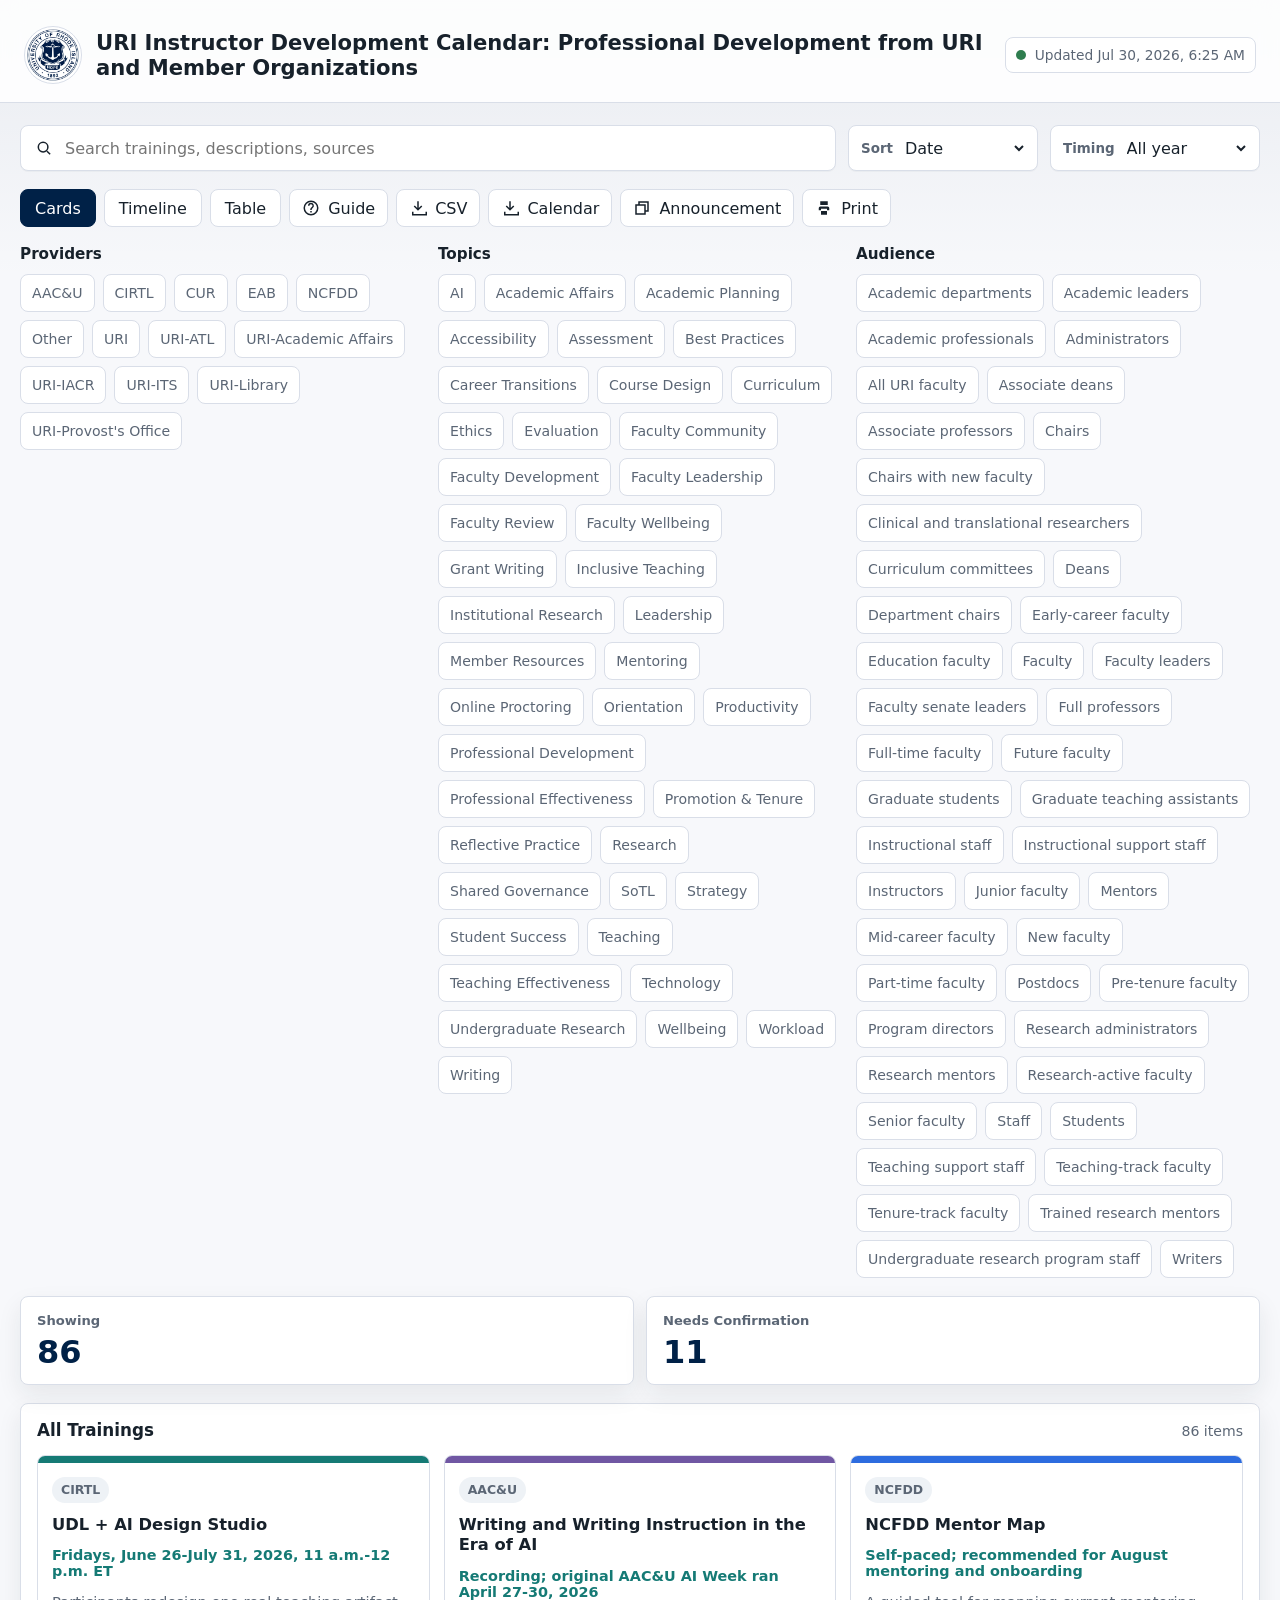
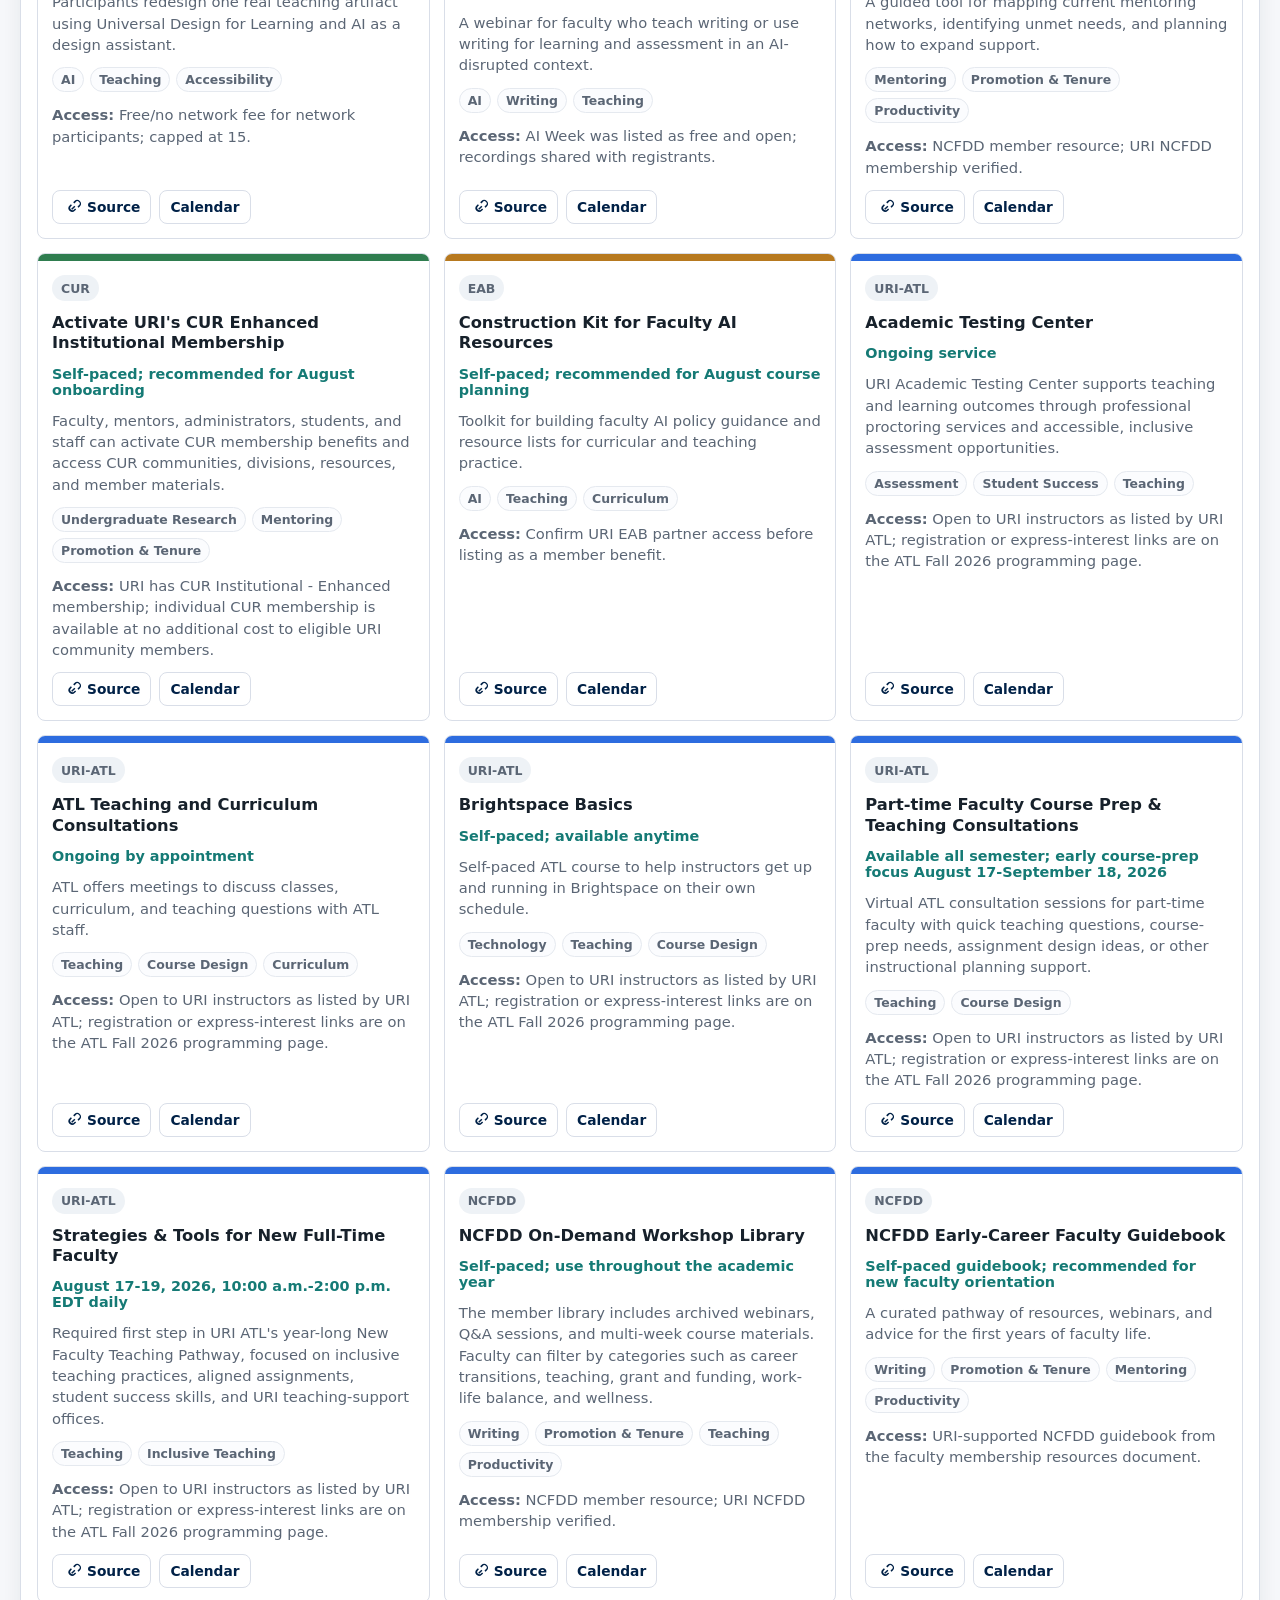
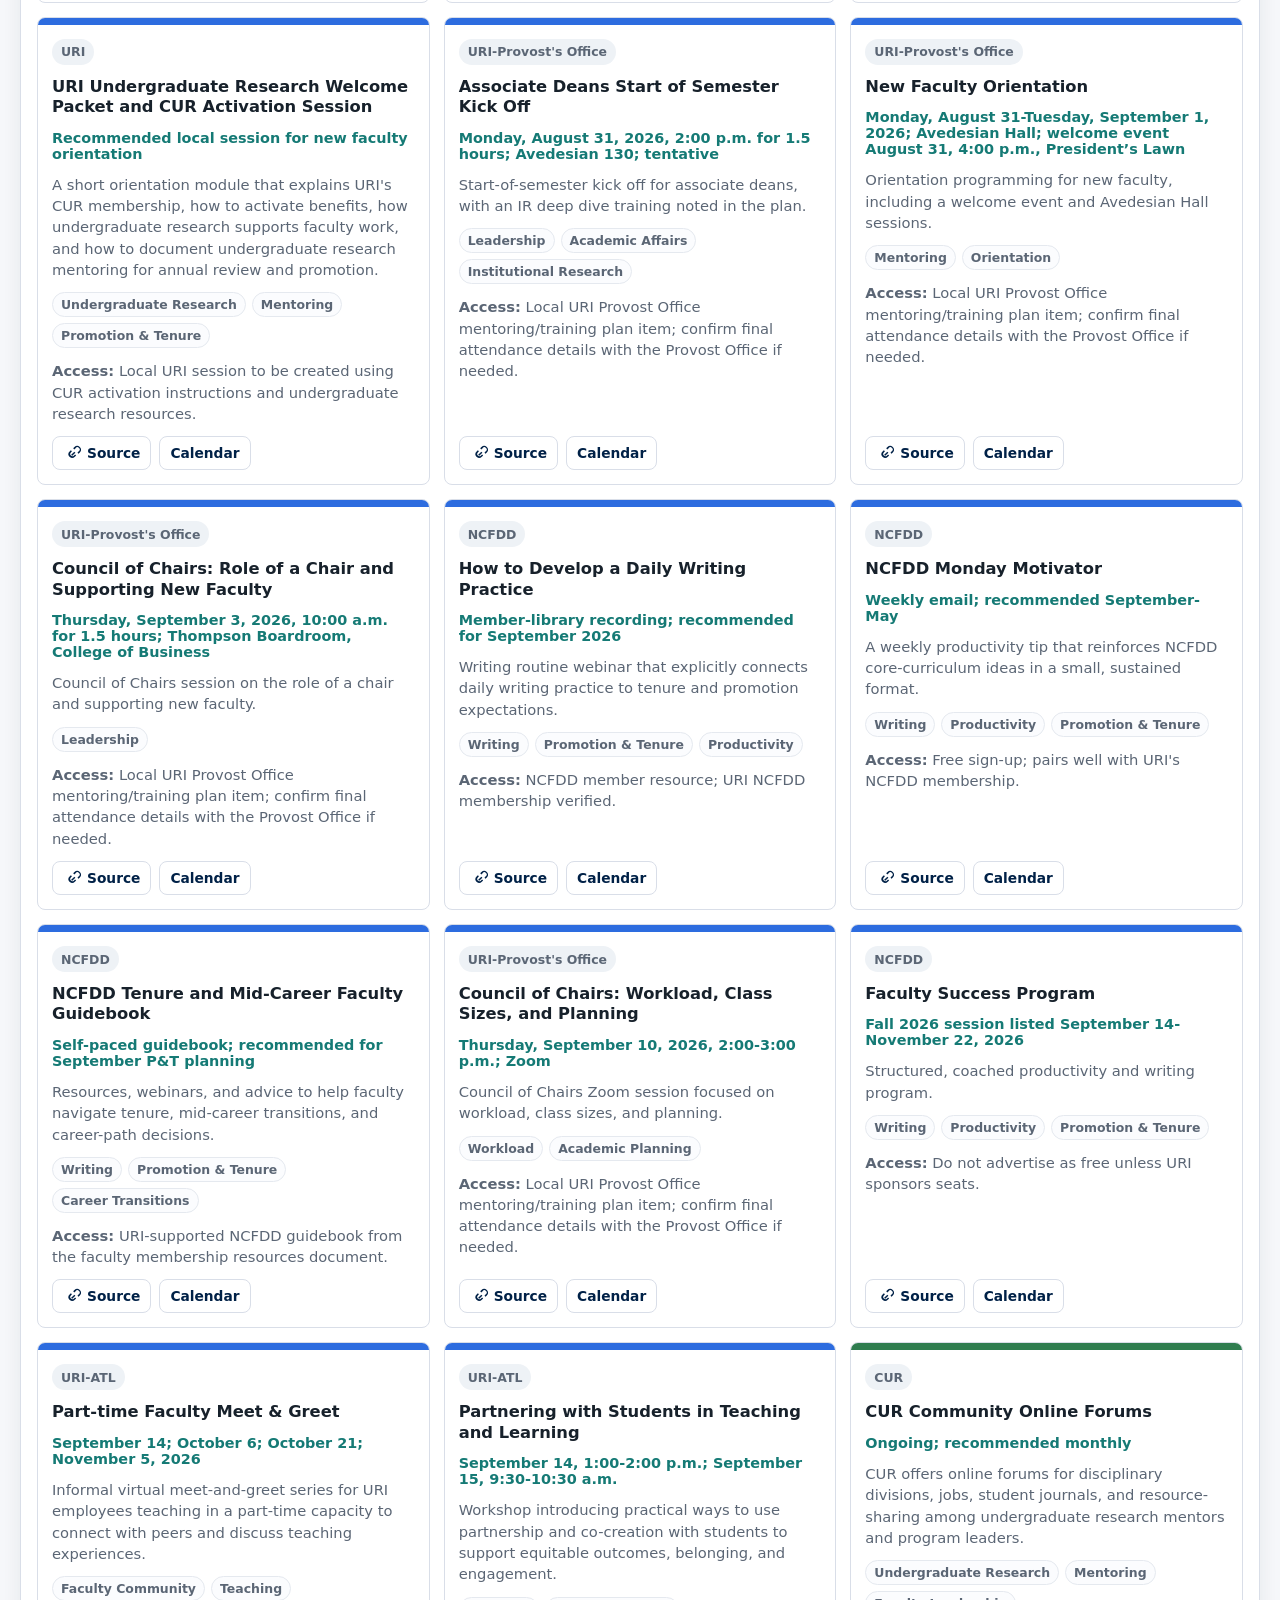
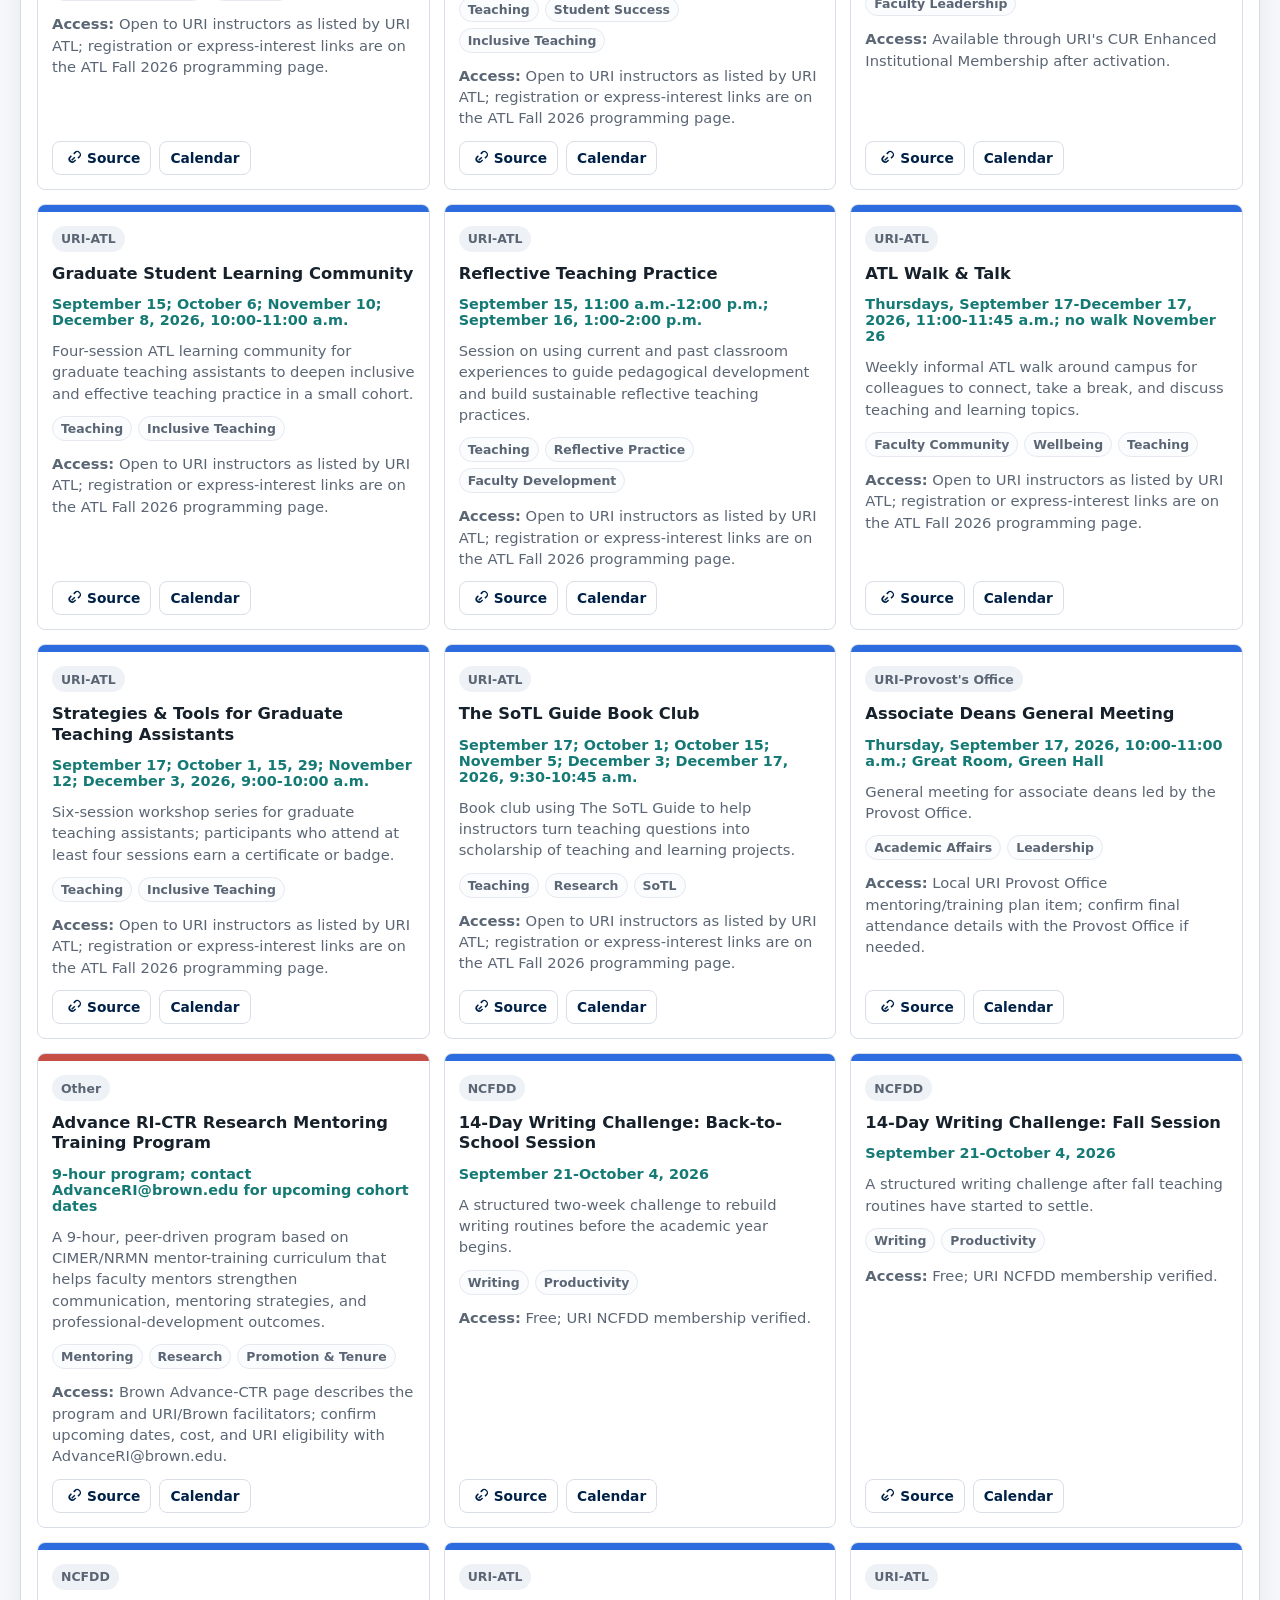
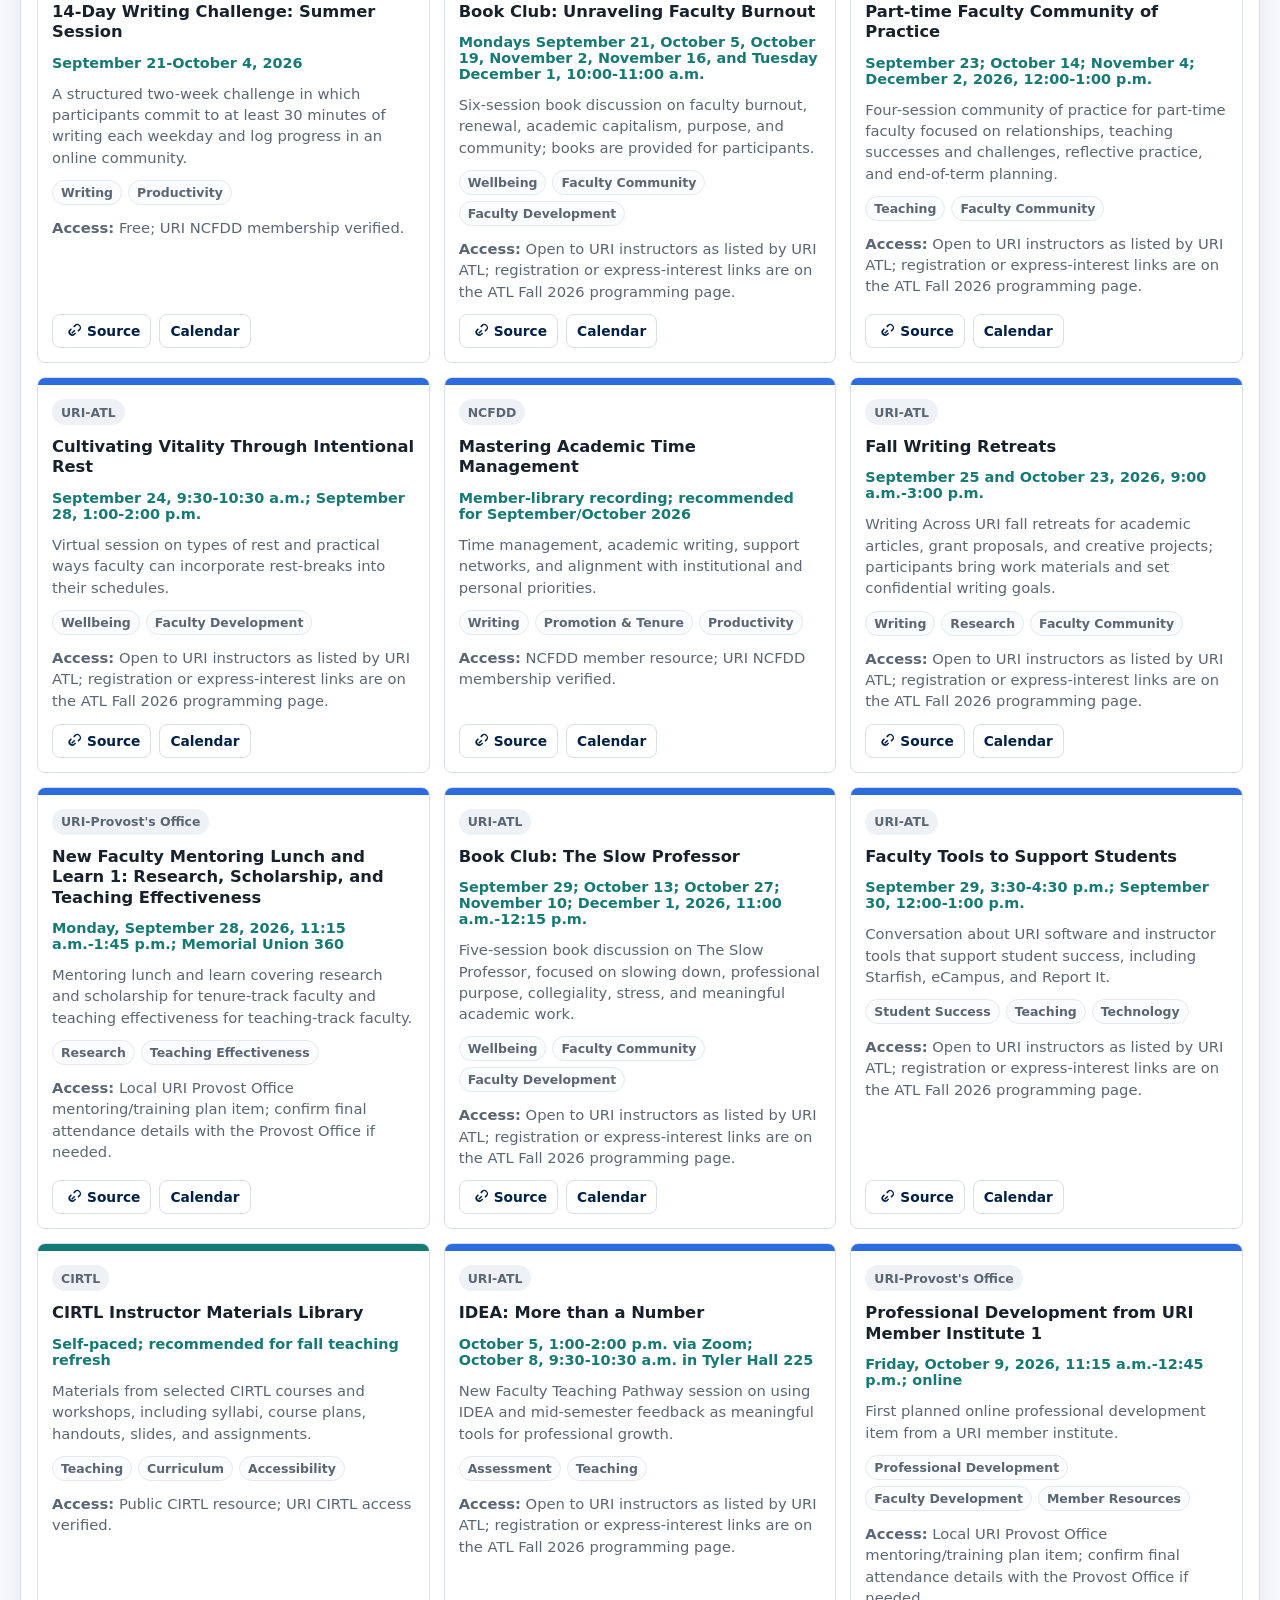
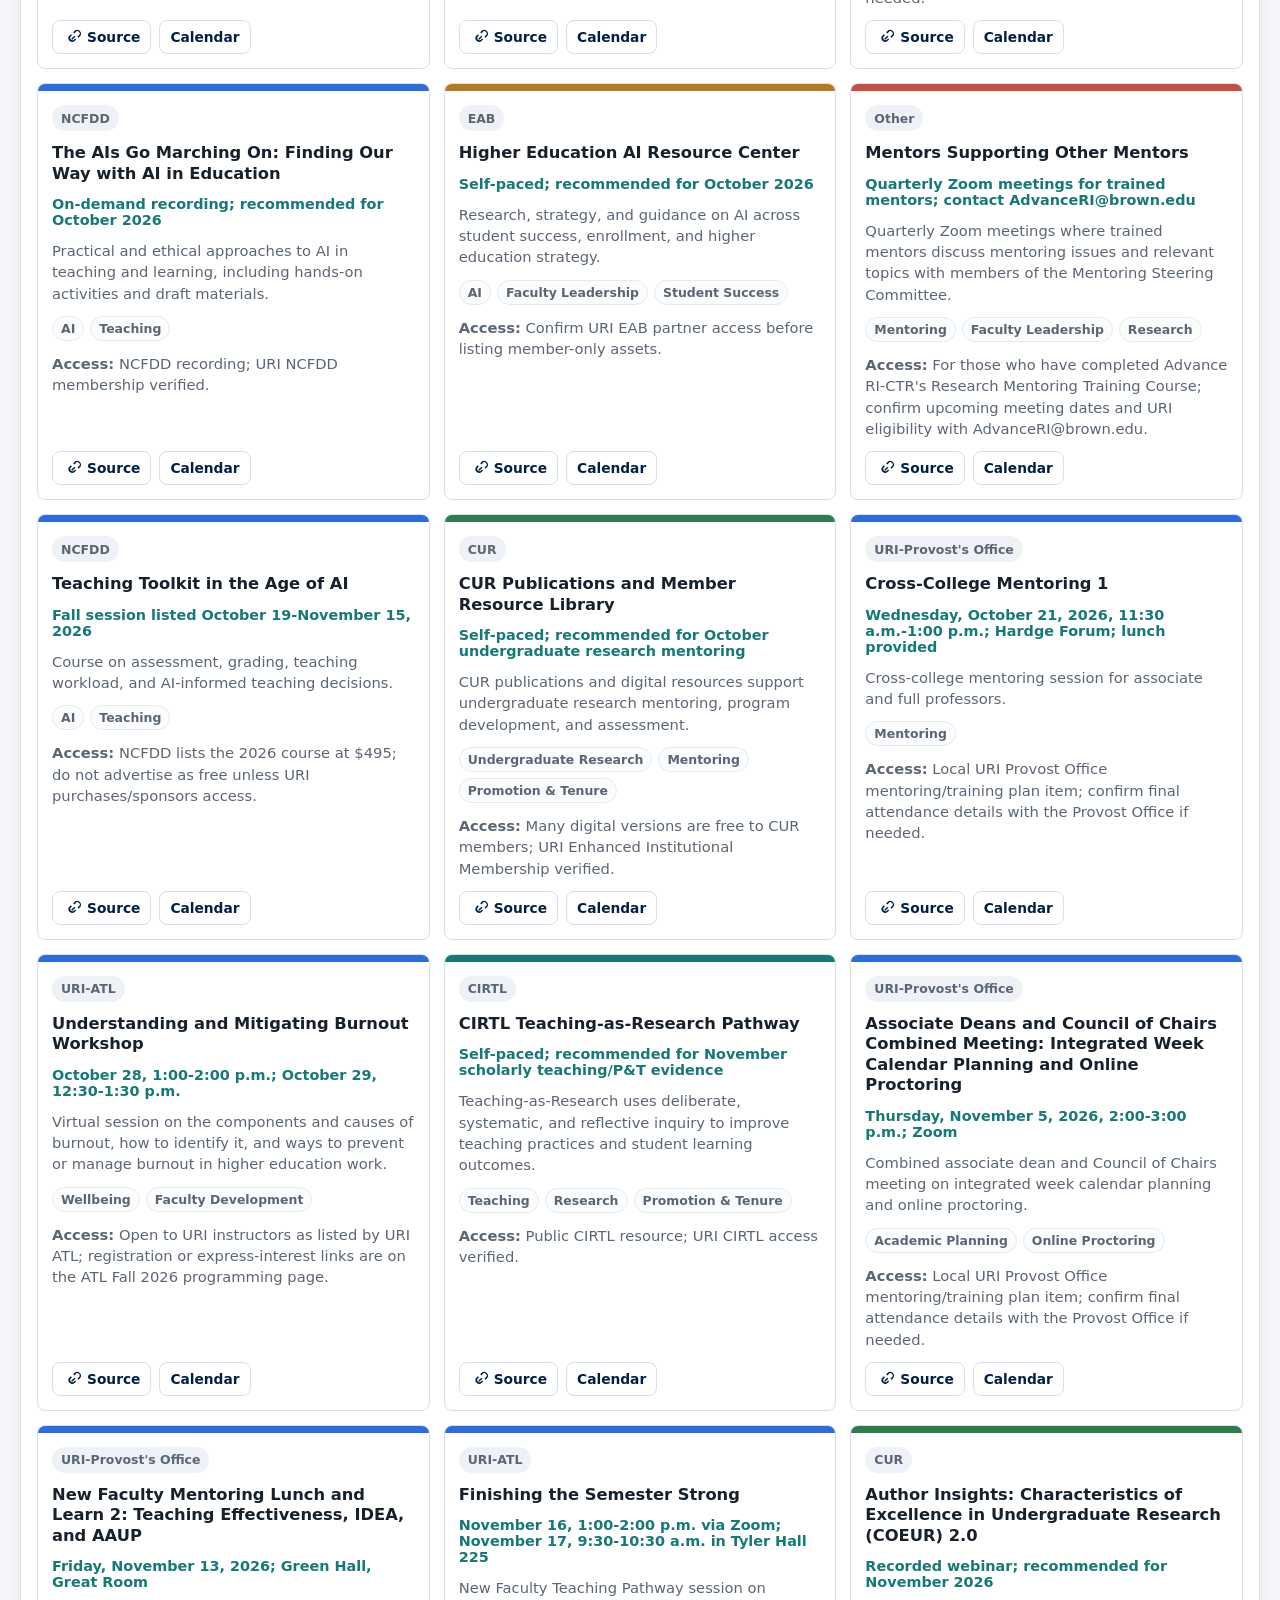
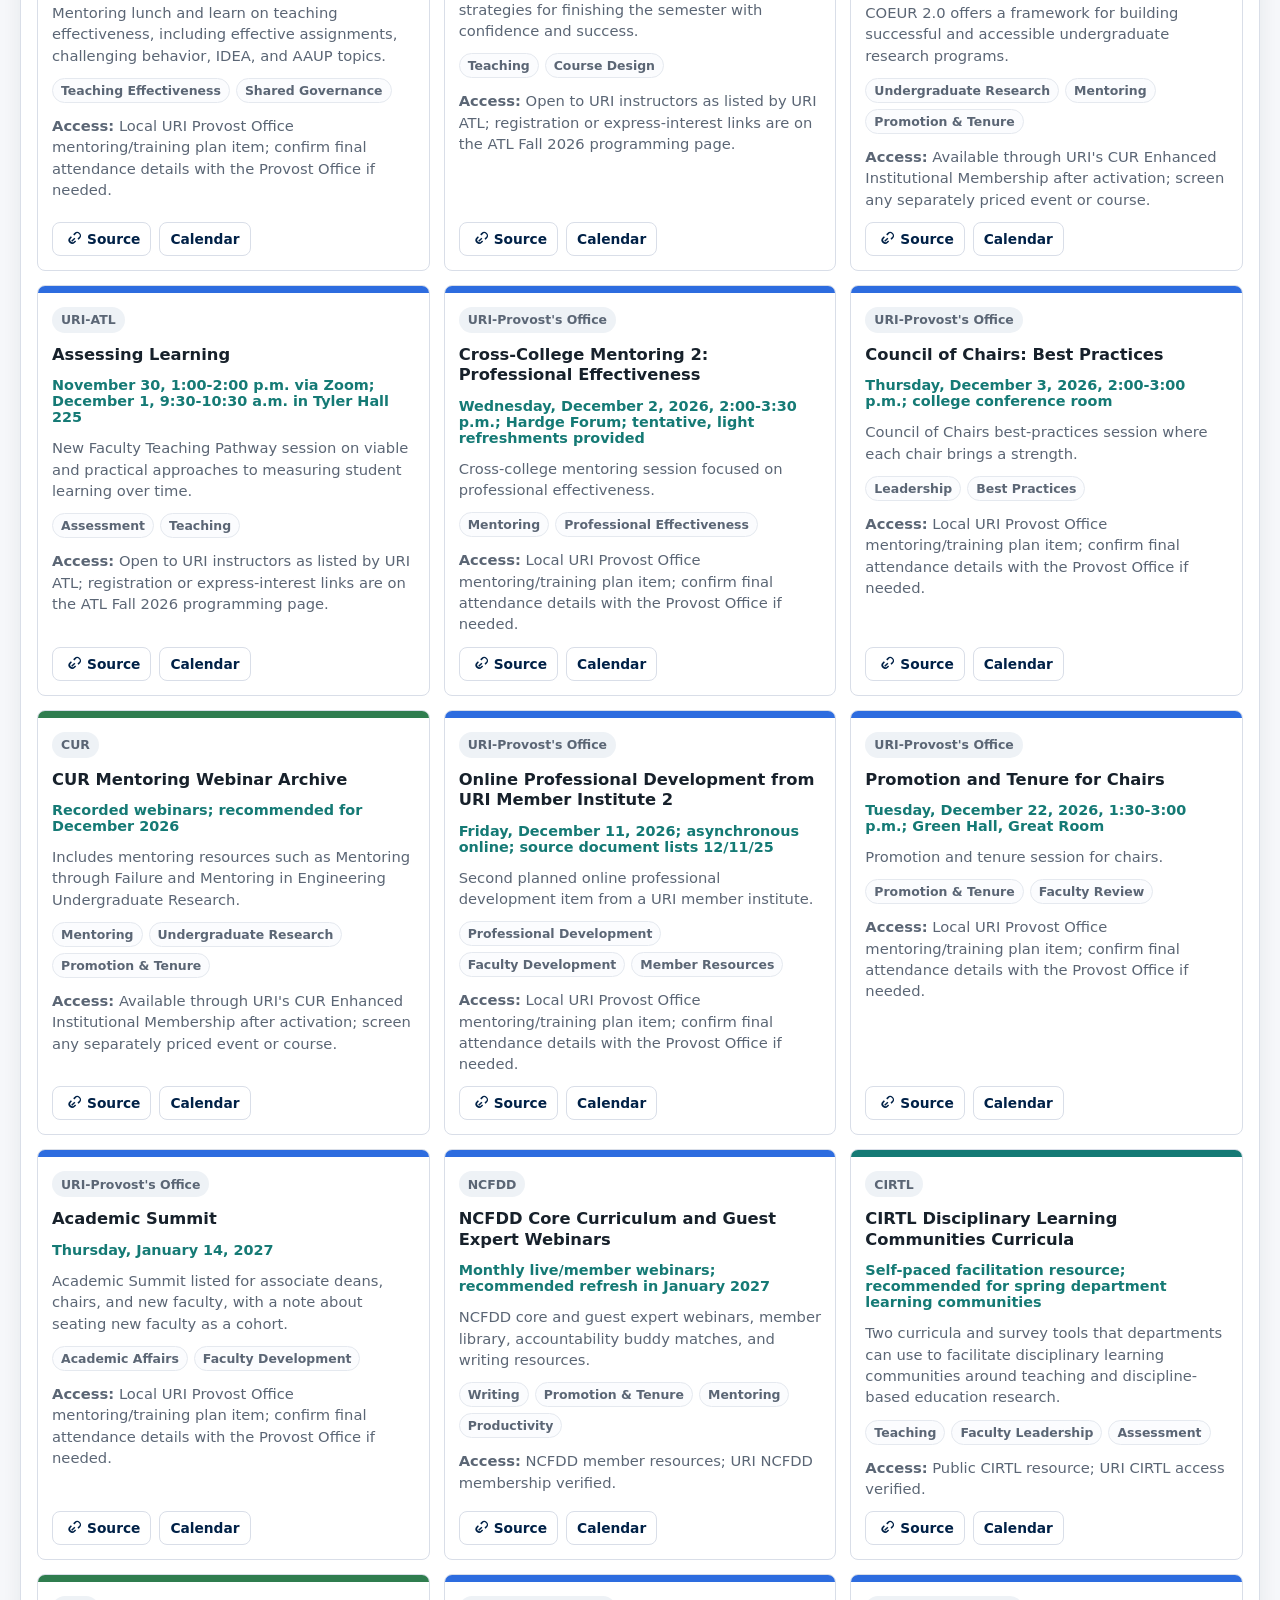
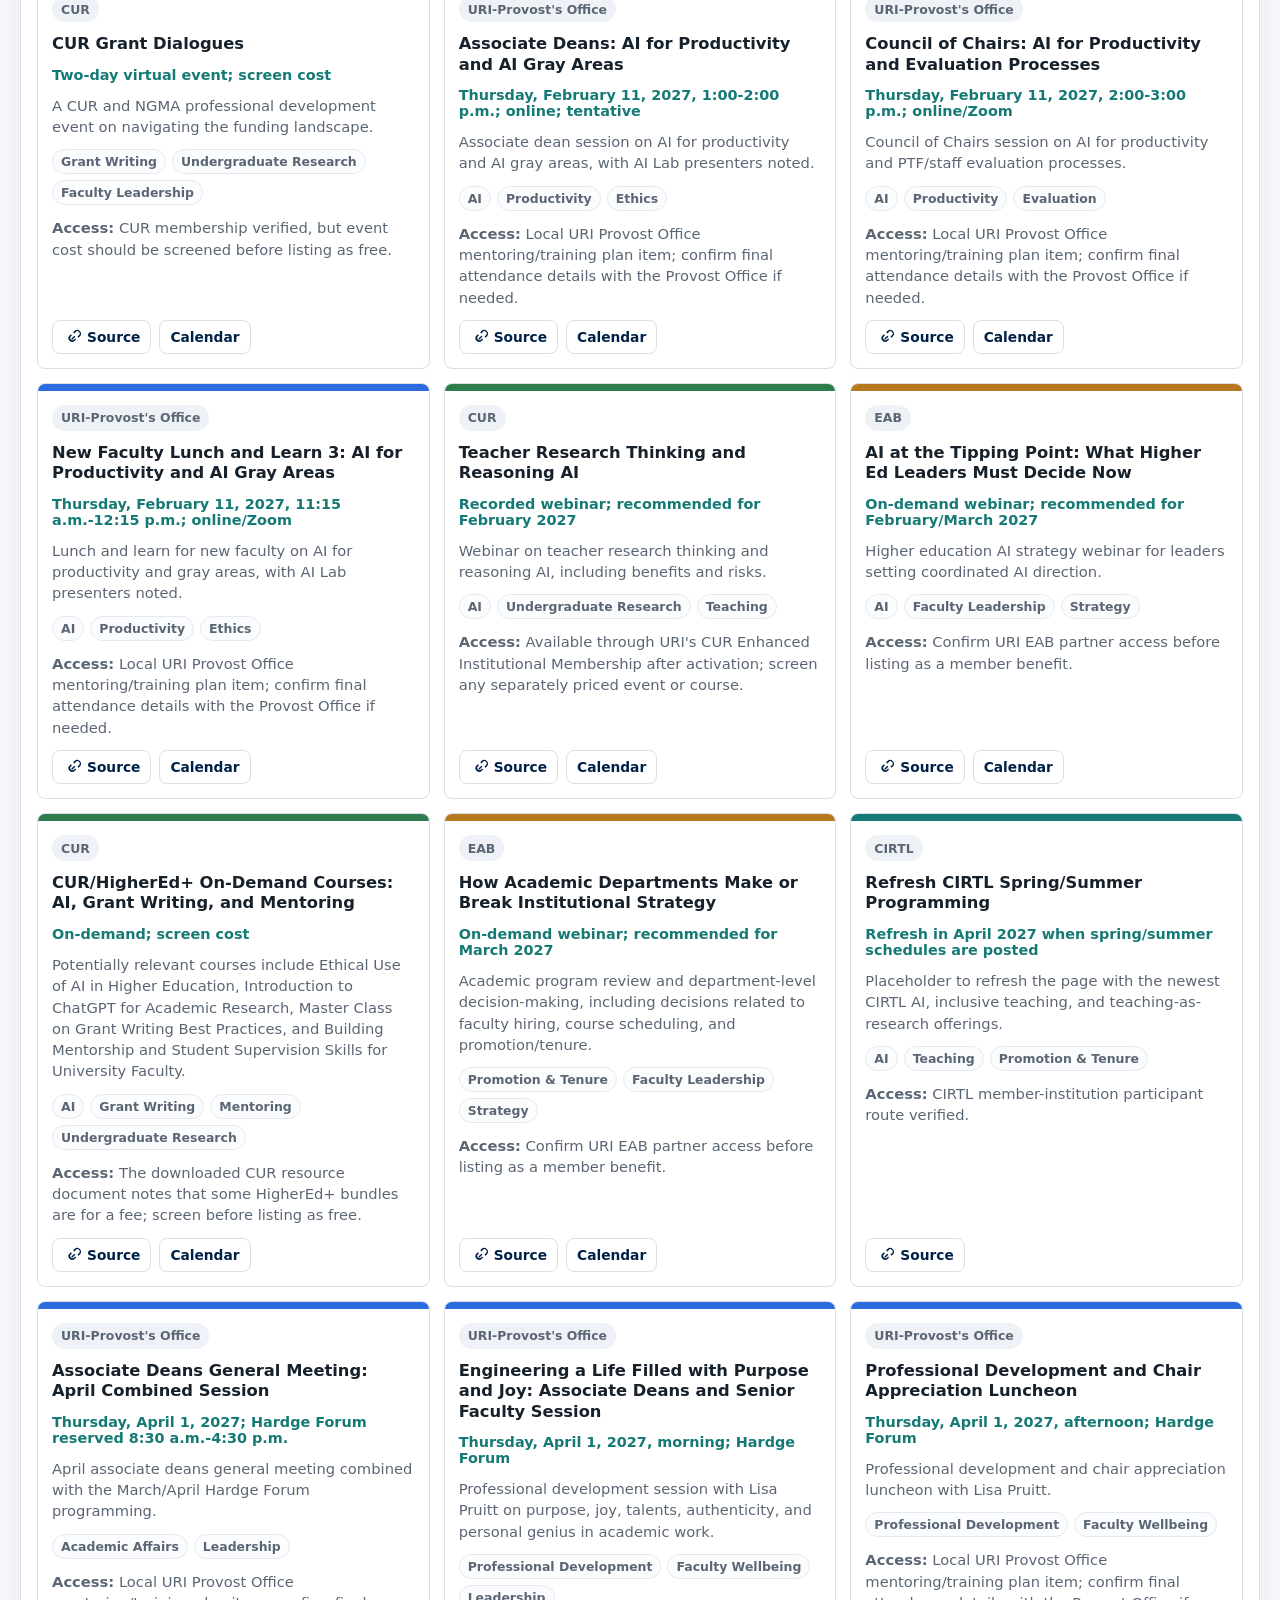
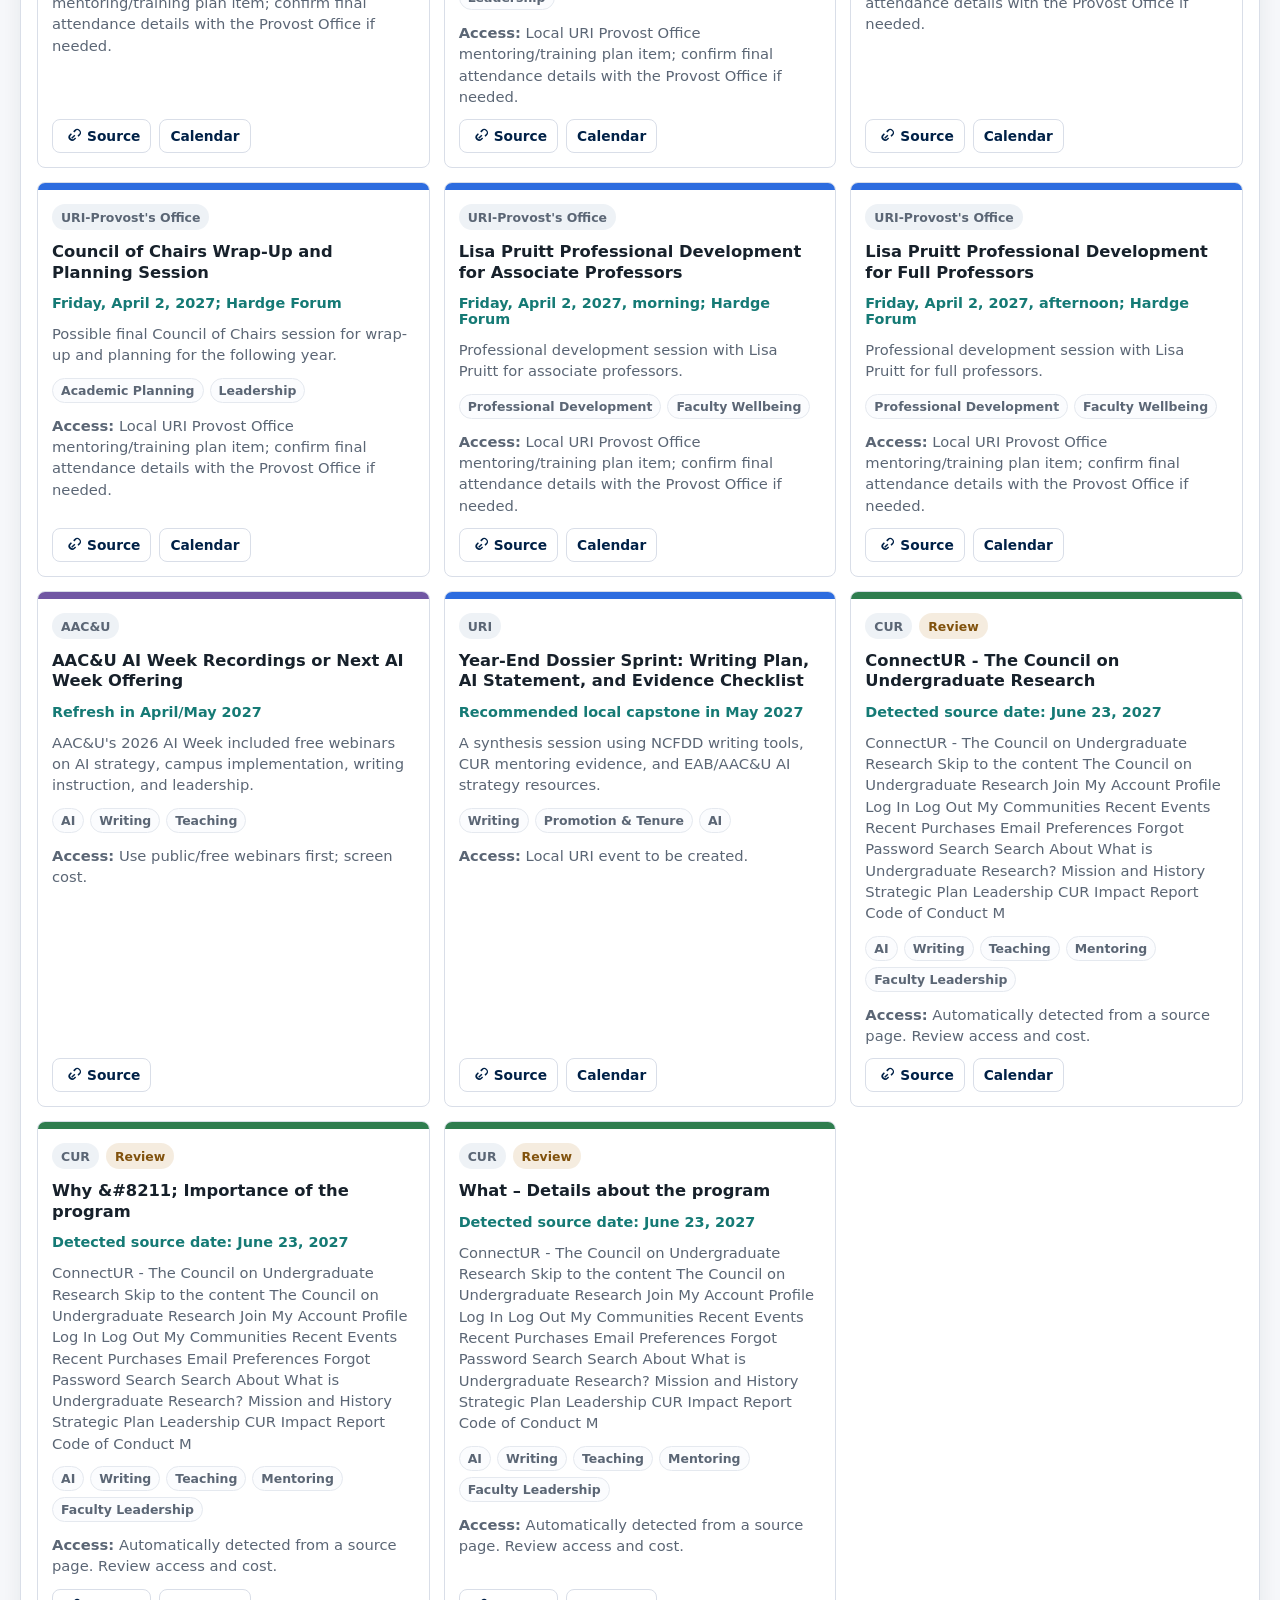
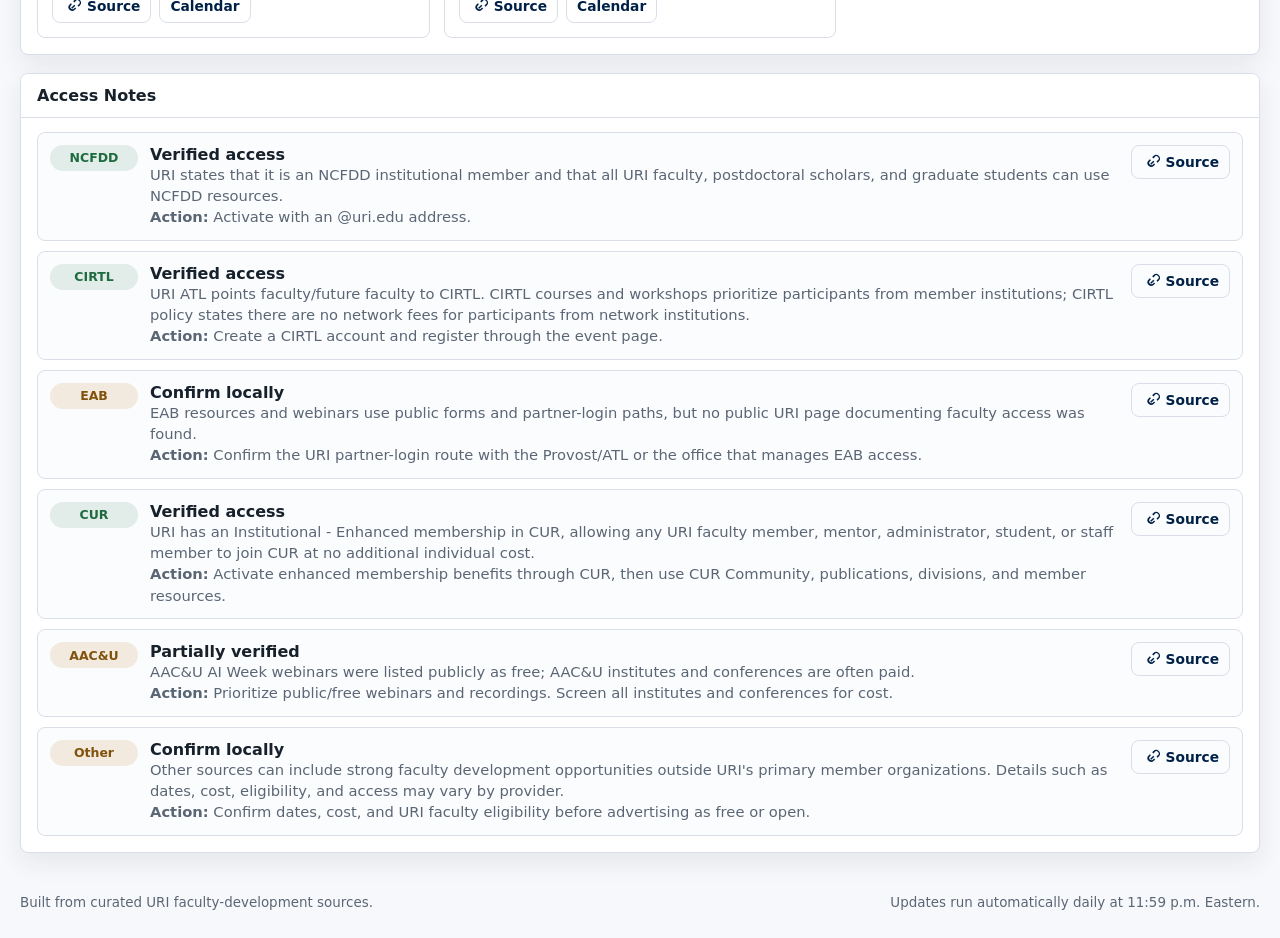
==== commit b5a4f918: "Update dashboard title" ====
--- a/index.html
+++ b/index.html
@@ -3,7 +3,7 @@
   <head>
     <meta charset="utf-8">
     <meta name="viewport" content="width=device-width, initial-scale=1">
-    <title>URI Faculty Development Training Calendar: Available PD from URI's Member Organizations</title>
+    <title>URI Instructor Development Calendar: Professional Development from URI and Member Organizations</title>
     <link rel="stylesheet" href="./styles.css">
   </head>
   <body>
@@ -37,7 +37,7 @@
           <img src="./assets/uri-seal-web.png" alt="">
         </div>
         <div>
-          <h1>URI Faculty Development Training Calendar: Available PD from URI's Member Organizations</h1>
+          <h1>URI Instructor Development Calendar: Professional Development from URI and Member Organizations</h1>
         </div>
       </div>
       <div class="status-block" id="statusBlock">
